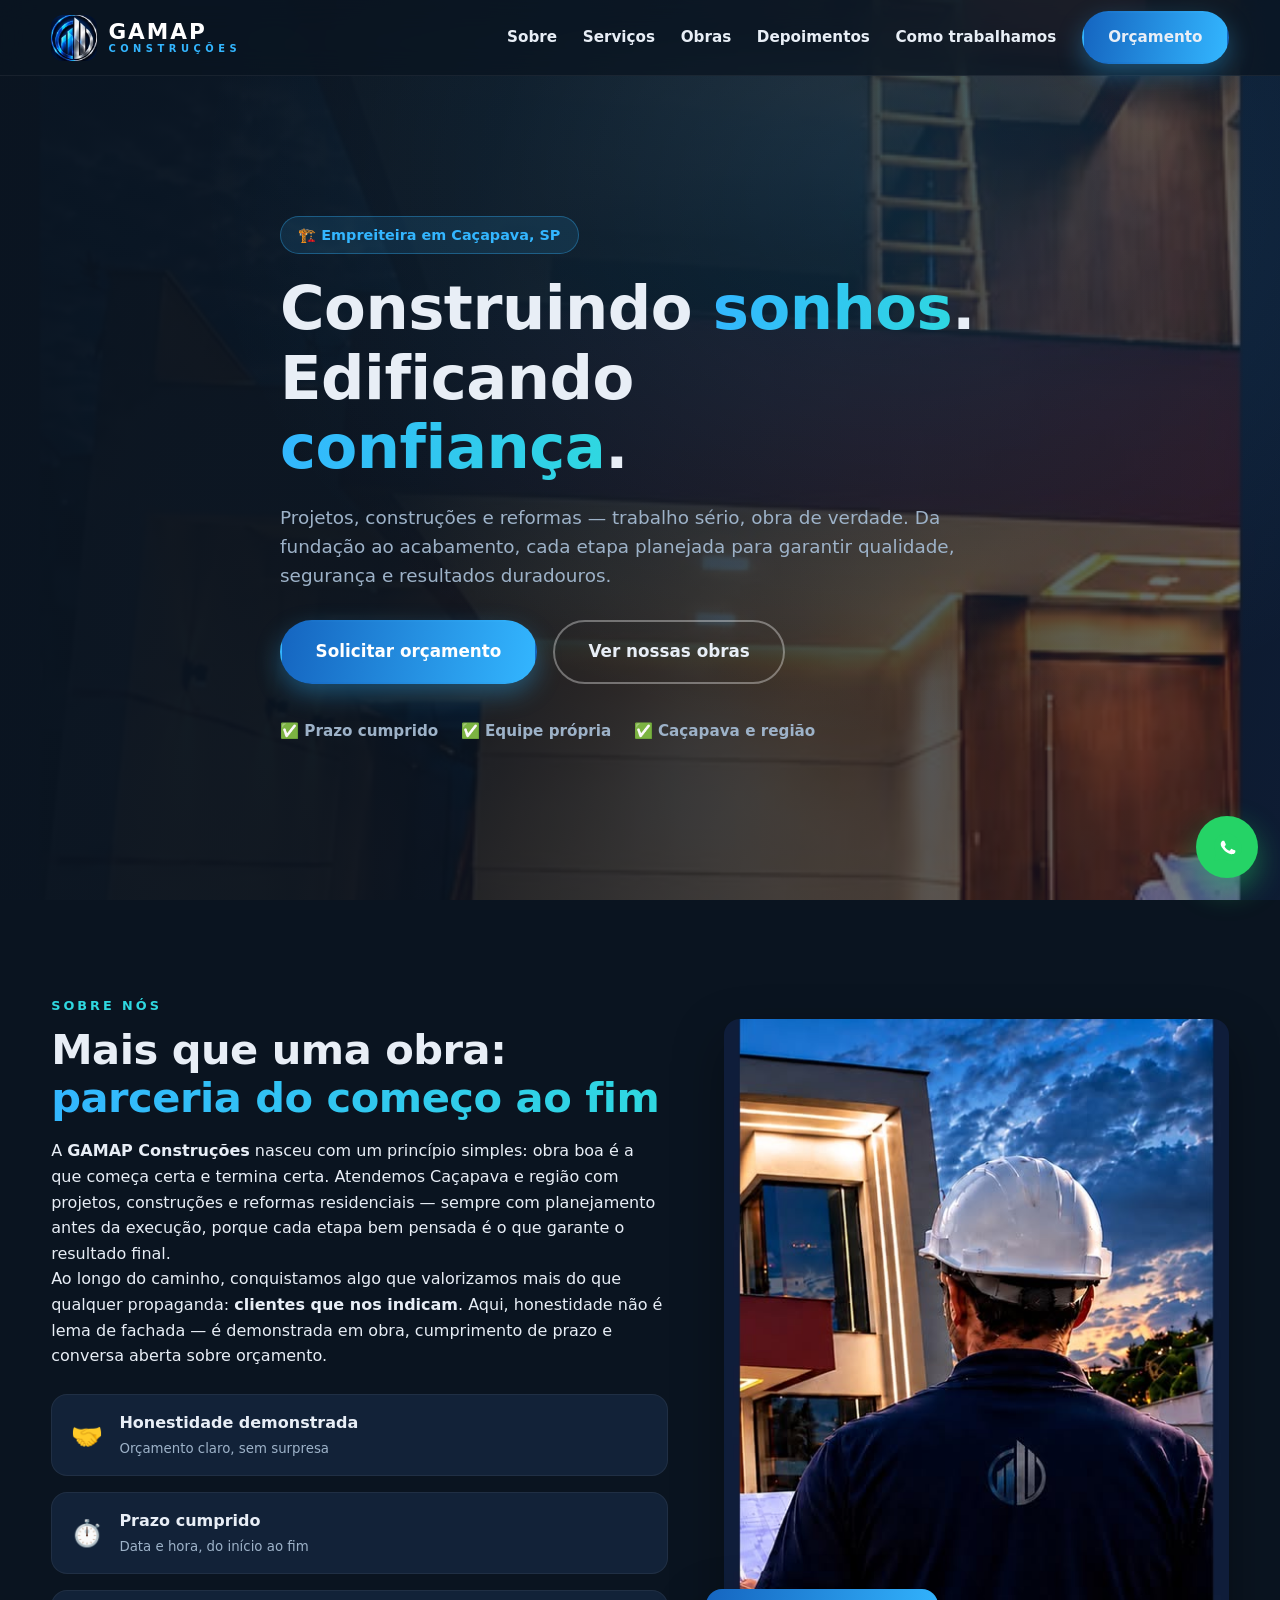
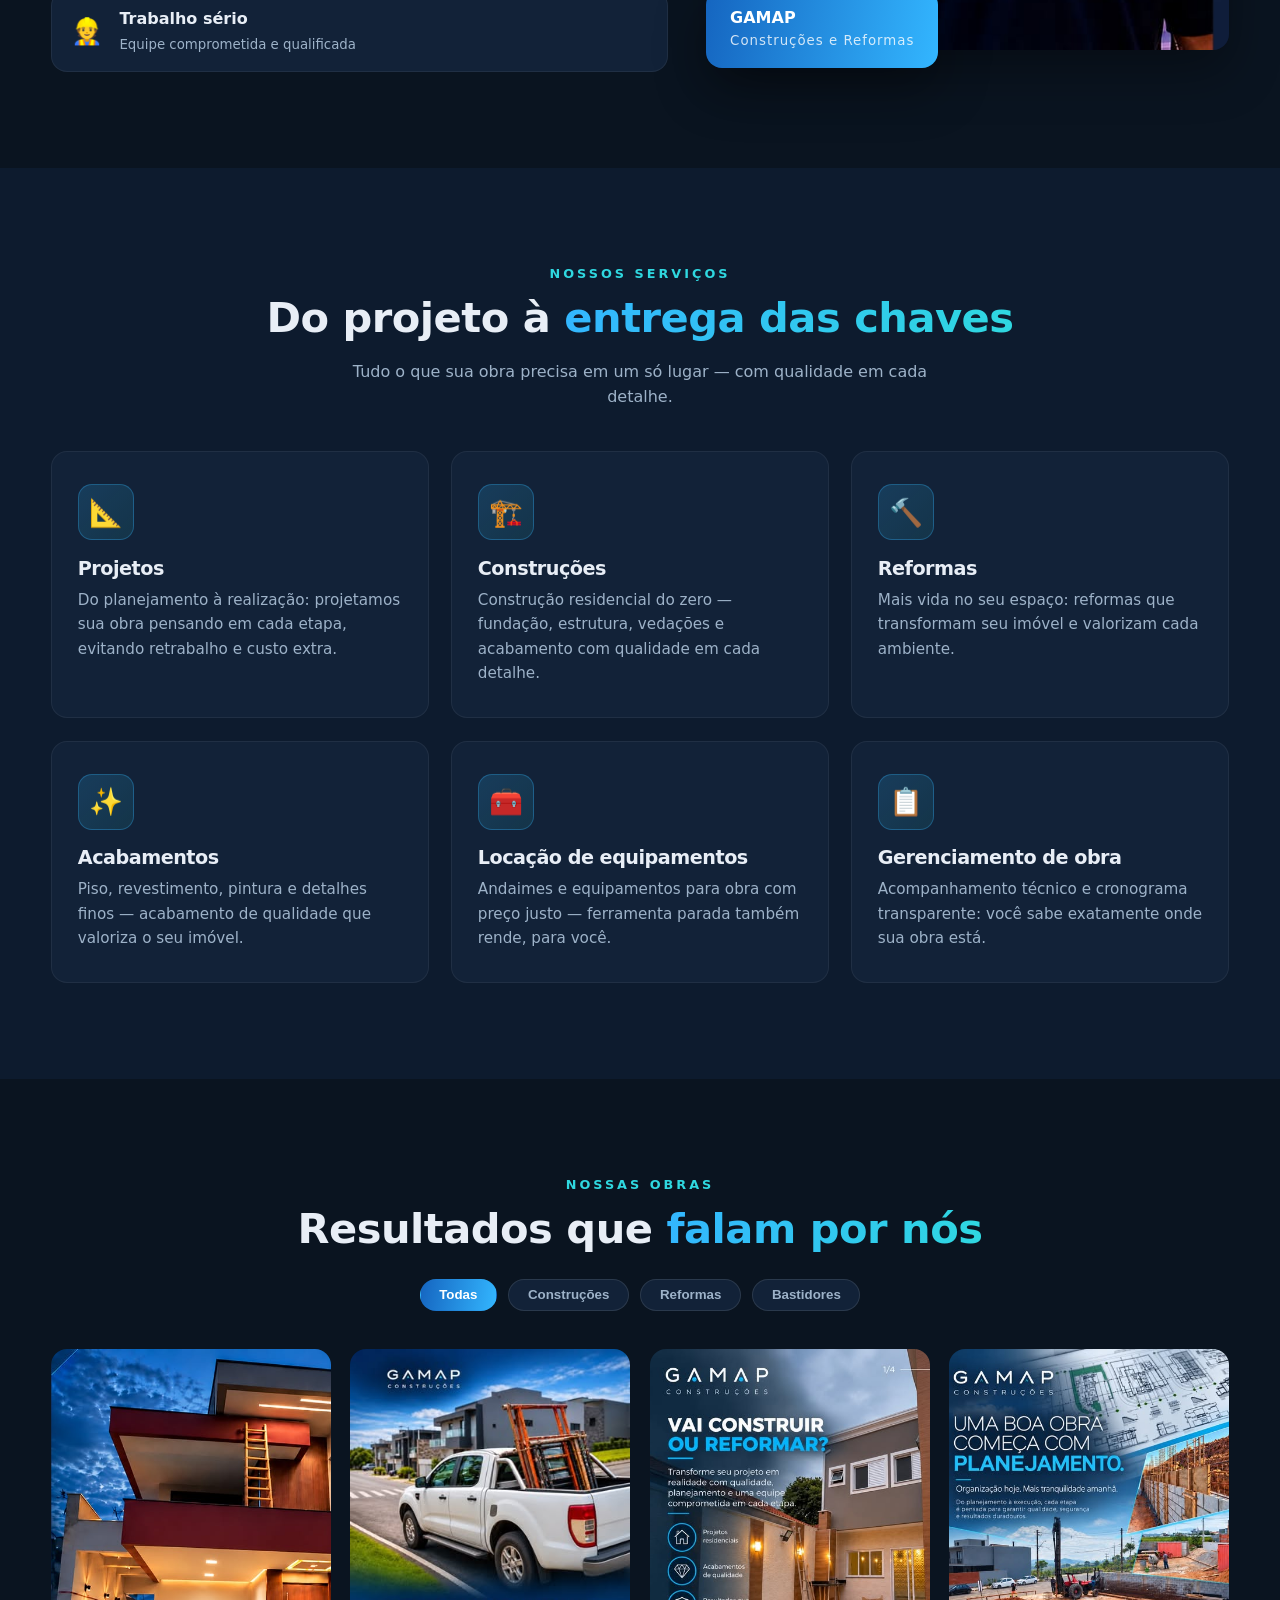
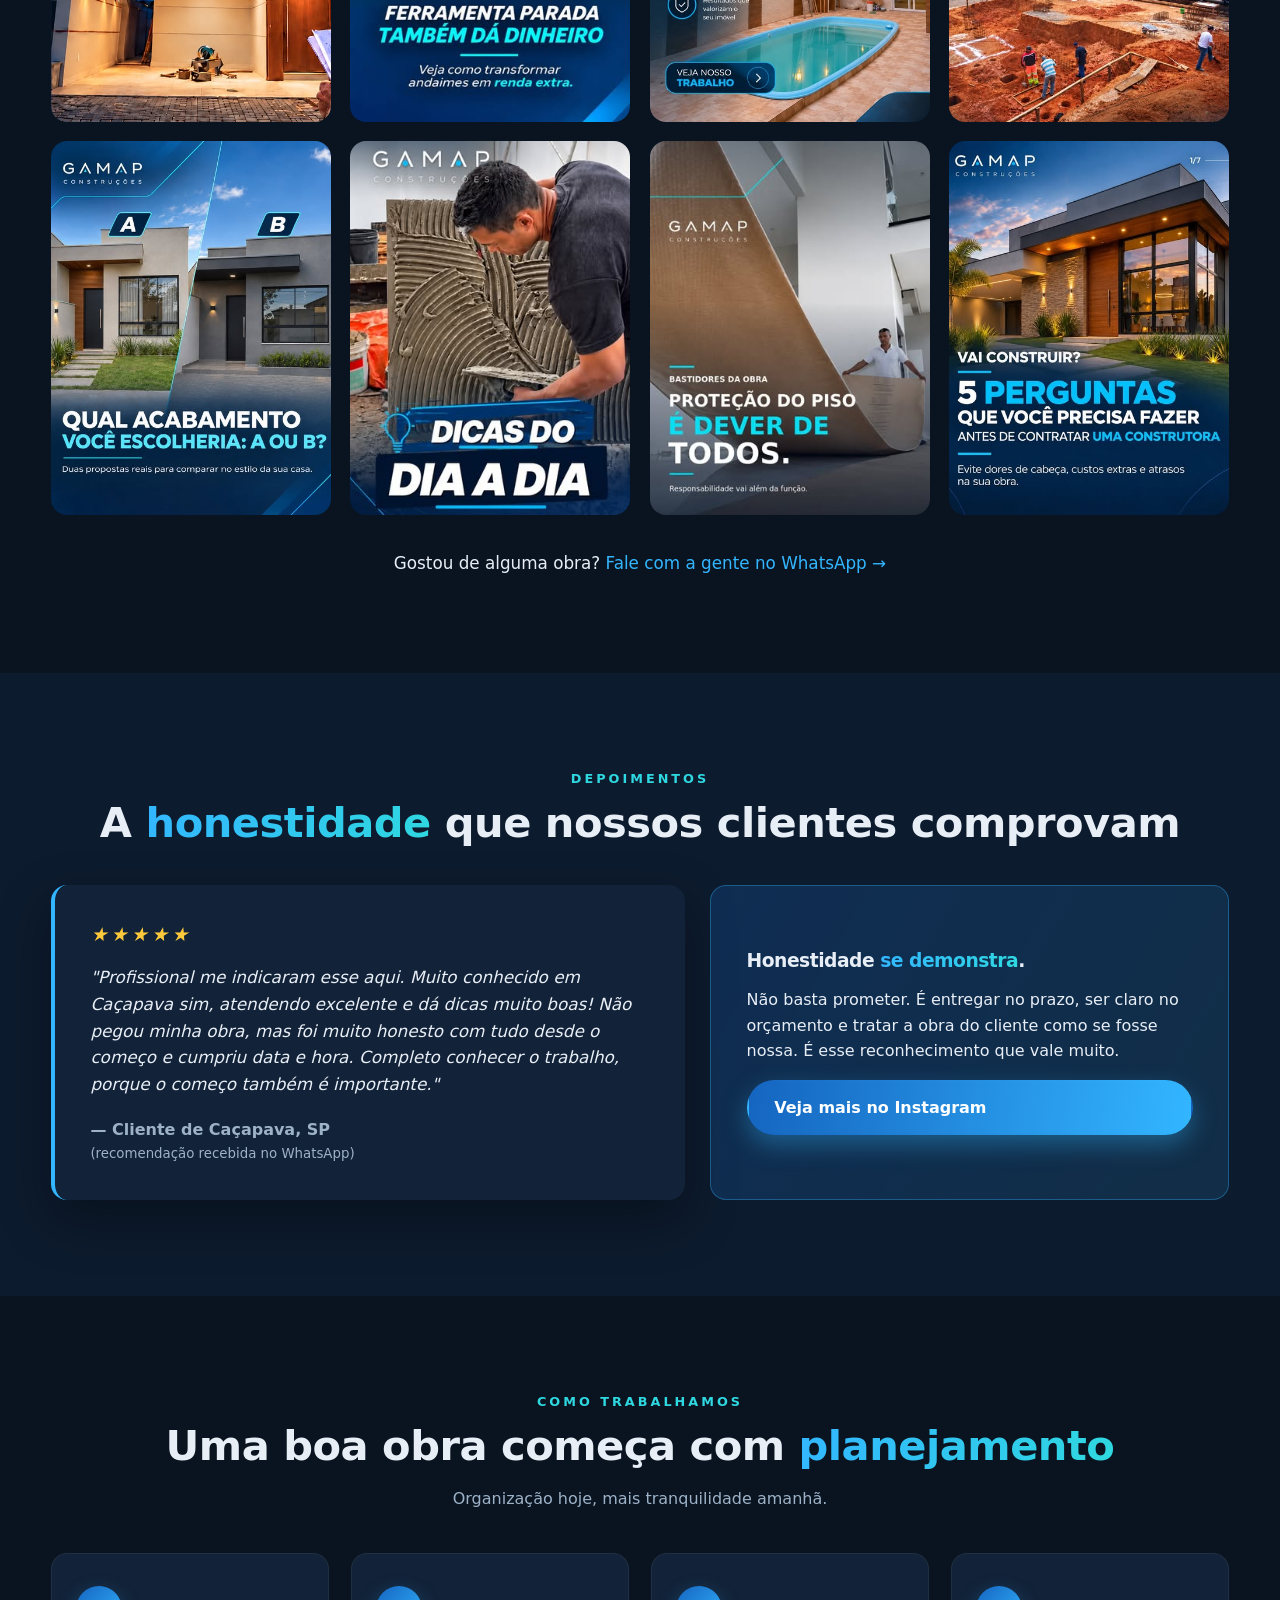
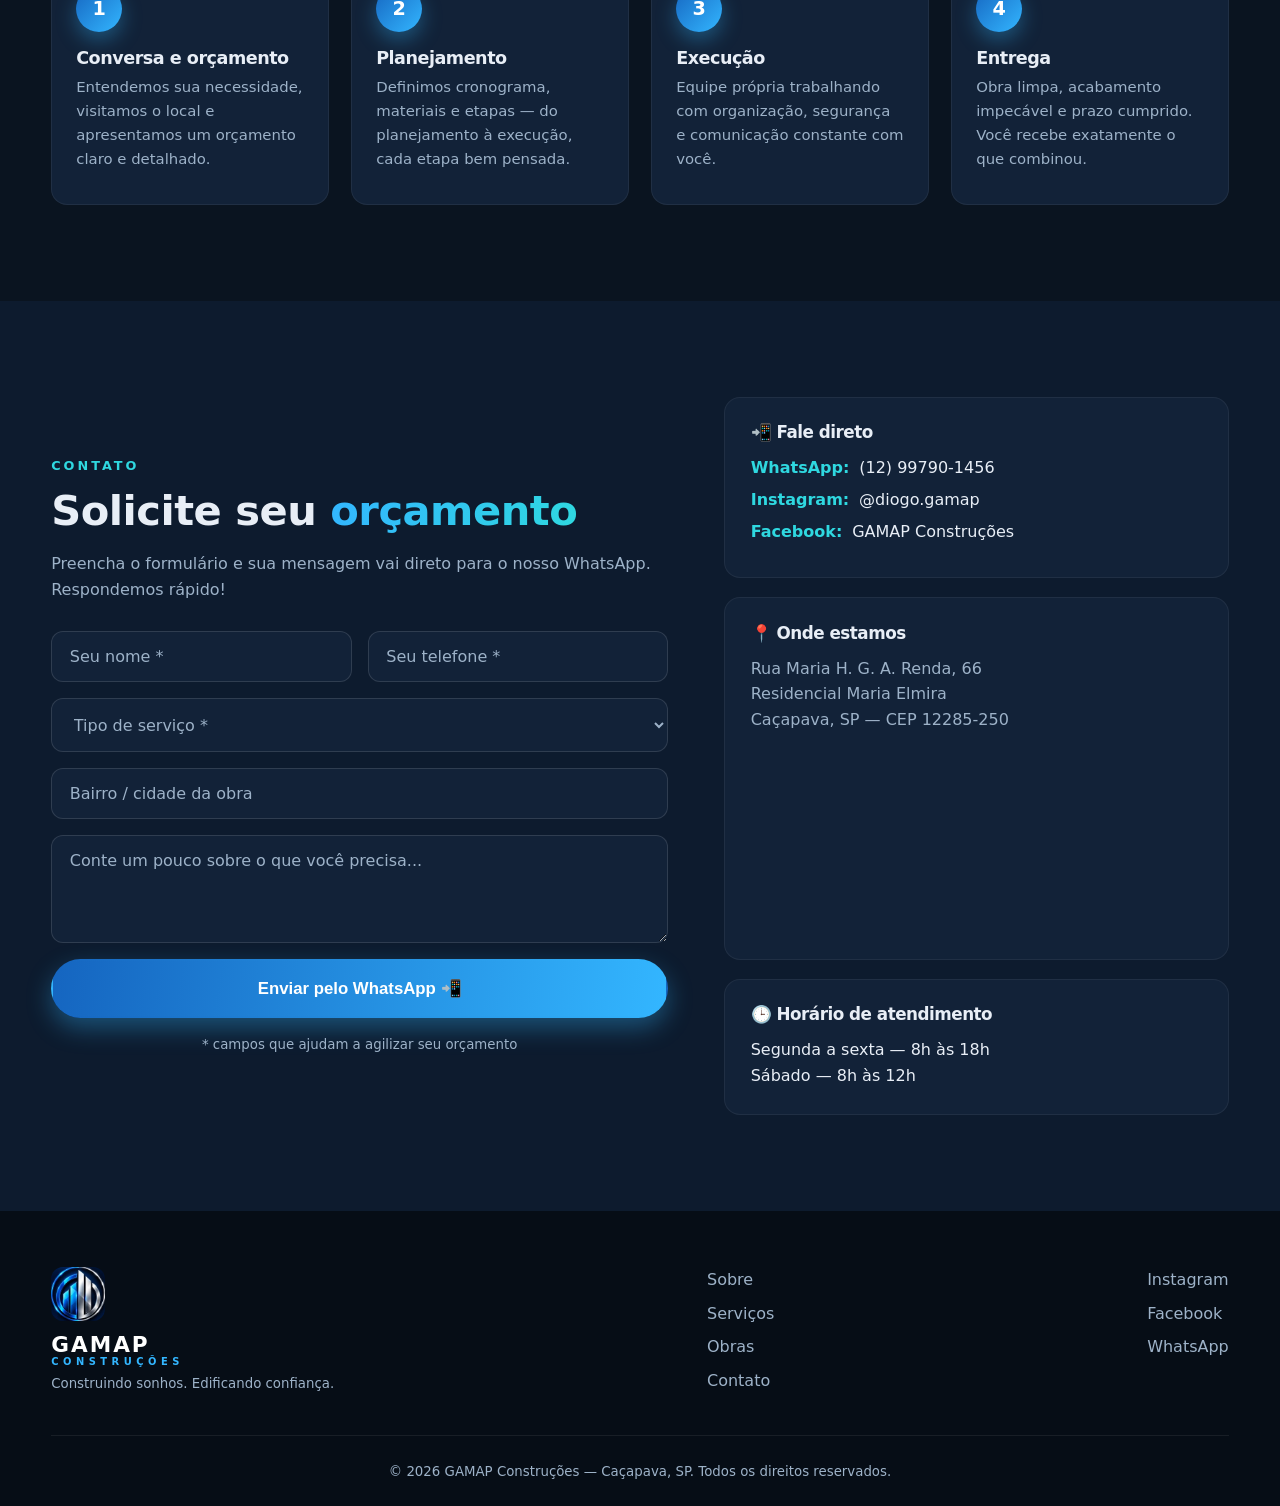
==== index.html @ 5f546542 "Site inicial GAMAP Construções" ====
<!DOCTYPE html>
<html lang="pt-BR">
<head>
  <meta charset="UTF-8">
  <meta name="viewport" content="width=device-width, initial-scale=1.0">
  <title>GAMAP Construções | Empreiteira em Caçapava, SP — Projetos, Construções e Reformas</title>
  <meta name="description" content="GAMAP Construções: empreiteira em Caçapava, SP. Projetos, construções e reformas residenciais com qualidade, honestidade e prazo cumprido. Solicite seu orçamento pelo WhatsApp (12) 99790-1456.">
  <meta name="keywords" content="empreiteira Caçapava, construção Caçapava SP, reforma residencial Caçapava, GAMAP Construções, obra Caçapava">
  <meta name="robots" content="index, follow">
  <link rel="canonical" href="https://www.gamapconstrucoes.com.br/">

  <!-- Open Graph -->
  <meta property="og:type" content="website">
  <meta property="og:title" content="GAMAP Construções | Construindo sonhos. Edificando confiança.">
  <meta property="og:description" content="Empreiteira em Caçapava, SP. Projetos, construções e reformas com trabalho sério e obra de verdade.">
  <meta property="og:locale" content="pt_BR">
  <meta property="og:url" content="https://www.gamapconstrucoes.com.br/">

  <link rel="icon" type="image/jpeg" href="assets/obras/logo.jpg">
  <link rel="stylesheet" href="css/style.css">
  <script type="application/ld+json">
  {
    "@context": "https://schema.org",
    "@type": "GeneralContractor",
    "name": "GAMAP Construções",
    "image": "assets/obras/logo.jpg",
    "telephone": "+5512997901456",
    "address": {
      "@type": "PostalAddress",
      "streetAddress": "Rua Maria H. G. A. Renda, 66 — Residencial Maria Elmira",
      "addressLocality": "Caçapava",
      "addressRegion": "SP",
      "postalCode": "12285-250",
      "addressCountry": "BR"
    },
    "openingHoursSpecification": [
      { "@type": "OpeningHoursSpecification", "dayOfWeek": ["Monday","Tuesday","Wednesday","Thursday","Friday"], "opens": "08:00", "closes": "18:00" },
      { "@type": "OpeningHoursSpecification", "dayOfWeek": "Saturday", "opens": "08:00", "closes": "12:00" }
    ],
    "areaServed": "Caçapava e região — Vale do Paraíba, SP",
    "sameAs": [
      "https://www.instagram.com/diogo.gamap/",
      "https://www.facebook.com/gamapconstrular/"
    ],
    "slogan": "Construindo sonhos. Edificando confiança."
  }
  </script>
</head>
<body>

  <!-- Botão WhatsApp flutuante -->
  <a class="wa-float" href="https://wa.me/5512997901456?text=Ol%C3%A1!%20Vi%20o%20site%20da%20GAMAP%20Constru%C3%A7%C3%B5es%20e%20gostaria%20de%20solicitar%20um%20or%C3%A7amento." target="_blank" rel="noopener" aria-label="Falar no WhatsApp">
    <svg viewBox="0 0 32 32" fill="none" xmlns="http://www.w3.org/2000/svg"><path d="M16 3C9.4 3 4 8.3 4 14.9c0 2.1.6 4.1 1.6 5.9L4 29l8.4-1.6c1.7.9 3.6 1.4 5.6 1.4 6.6 0 12-5.3 12-11.9S22.6 3 16 3z" fill="#25D366"/><path d="M22.8 18.9c-.3-.2-2-1-2.3-1.1-.3-.1-.5-.2-.8.2s-.9 1.1-1.1 1.3c-.2.2-.4.3-.7.1-.3-.2-1.3-.5-2.4-1.5-.9-.8-1.5-1.8-1.7-2.1-.2-.3 0-.5.1-.6.2-.2.4-.5.6-.7.1-.2.2-.3.3-.5.1-.2 0-.4 0-.6 0-.2-.8-1.9-1.1-2.6-.3-.7-.6-.6-.8-.6h-.7c-.2 0-.6.1-.9.4-.3.3-1.2 1.1-1.2 2.7s1.2 3.2 1.4 3.4c.2.2 2.4 3.7 5.8 5.2.8.4 1.5.6 2 .7.8.3 1.5.2 2.1.1.6-.1 2-.8 2.3-1.6.3-.8.3-1.5.2-1.6 0-.2-.3-.3-.5-.4z" fill="#fff"/></svg>
  </a>

  <!-- Navegação -->
  <header class="nav" id="topo">
    <div class="container nav-inner">
      <a href="#topo" class="brand">
        <img src="assets/obras/logo.jpg" alt="Logo GAMAP Construções" class="brand-logo">
        <span class="wordmark">GAMAP<em>CONSTRUÇÕES</em></span>
      </a>
      <nav class="menu" id="menu">
        <a href="#sobre">Sobre</a>
        <a href="#servicos">Serviços</a>
        <a href="#portfolio">Obras</a>
        <a href="#depoimentos">Depoimentos</a>
        <a href="#processo">Como trabalhamos</a>
        <a href="#contato" class="btn btn-primary">Orçamento</a>
      </nav>
      <button class="hamburger" id="hamburger" aria-label="Abrir menu"><span></span><span></span><span></span></button>
    </div>
  </header>

  <!-- HERO -->
  <section class="hero">
    <div class="hero-bg"></div>
    <div class="container hero-content">
      <p class="hero-tag">🏗️ Empreiteira em Caçapava, SP</p>
      <h1>Construindo <span class="grad">sonhos</span>.<br>Edificando <span class="grad">confiança</span>.</h1>
      <p class="hero-sub">Projetos, construções e reformas — trabalho sério, obra de verdade. Da fundação ao acabamento, cada etapa planejada para garantir qualidade, segurança e resultados duradouros.</p>
      <div class="hero-cta">
        <a class="btn btn-primary btn-lg" href="https://wa.me/5512997901456?text=Ol%C3%A1!%20Vi%20o%20site%20da%20GAMAP%20Constru%C3%A7%C3%B5es%20e%20gostaria%20de%20solicitar%20um%20or%C3%A7amento." target="_blank" rel="noopener">Solicitar orçamento</a>
        <a class="btn btn-ghost btn-lg" href="#portfolio">Ver nossas obras</a>
      </div>
      <div class="hero-badges">
        <span>✅ Prazo cumprido</span>
        <span>✅ Equipe própria</span>
        <span>✅ Caçapava e região</span>
      </div>
    </div>
  </section>

  <!-- SOBRE -->
  <section class="section" id="sobre">
    <div class="container grid-2">
      <div class="reveal">
        <p class="kicker">Sobre nós</p>
        <h2>Mais que uma obra: <span class="grad">parceria do começo ao fim</span></h2>
        <p>A <strong>GAMAP Construções</strong> nasceu com um princípio simples: obra boa é a que começa certa e termina certa. Atendemos Caçapava e região com projetos, construções e reformas residenciais — sempre com planejamento antes da execução, porque cada etapa bem pensada é o que garante o resultado final.</p>
        <p>Ao longo do caminho, conquistamos algo que valorizamos mais do que qualquer propaganda: <strong>clientes que nos indicam</strong>. Aqui, honestidade não é lema de fachada — é demonstrada em obra, cumprimento de prazo e conversa aberta sobre orçamento.</p>
        <div class="diferenciais">
          <div class="dif"><span class="dif-ico">🤝</span><div><strong>Honestidade demonstrada</strong><small>Orçamento claro, sem surpresa</small></div></div>
          <div class="dif"><span class="dif-ico">⏱️</span><div><strong>Prazo cumprido</strong><small>Data e hora, do início ao fim</small></div></div>
          <div class="dif"><span class="dif-ico">👷</span><div><strong>Trabalho sério</strong><small>Equipe comprometida e qualificada</small></div></div>
        </div>
      </div>
      <div class="reveal sobre-foto">
        <img src="assets/obras/obra03.jpg" alt="Responsável técnico da GAMAP Construções em obra com capacete" loading="lazy">
        <div class="sobre-foto-badge">
          <strong>GAMAP</strong><small>Construções e Reformas</small>
        </div>
      </div>
    </div>
  </section>

  <!-- SERVIÇOS -->
  <section class="section section-alt" id="servicos">
    <div class="container">
      <div class="center reveal">
        <p class="kicker">Nossos serviços</p>
        <h2>Do projeto à <span class="grad">entrega das chaves</span></h2>
        <p class="section-sub">Tudo o que sua obra precisa em um só lugar — com qualidade em cada detalhe.</p>
      </div>
      <div class="cards">
        <article class="card reveal">
          <div class="card-ico">📐</div>
          <h3>Projetos</h3>
          <p>Do planejamento à realização: projetamos sua obra pensando em cada etapa, evitando retrabalho e custo extra.</p>
        </article>
        <article class="card reveal">
          <div class="card-ico">🏗️</div>
          <h3>Construções</h3>
          <p>Construção residencial do zero — fundação, estrutura, vedações e acabamento com qualidade em cada detalhe.</p>
        </article>
        <article class="card reveal">
          <div class="card-ico">🔨</div>
          <h3>Reformas</h3>
          <p>Mais vida no seu espaço: reformas que transformam seu imóvel e valorizam cada ambiente.</p>
        </article>
        <article class="card reveal">
          <div class="card-ico">✨</div>
          <h3>Acabamentos</h3>
          <p>Piso, revestimento, pintura e detalhes finos — acabamento de qualidade que valoriza o seu imóvel.</p>
        </article>
        <article class="card reveal">
          <div class="card-ico">🧰</div>
          <h3>Locação de equipamentos</h3>
          <p>Andaimes e equipamentos para obra com preço justo — ferramenta parada também rende, para você.</p>
        </article>
        <article class="card reveal">
          <div class="card-ico">📋</div>
          <h3>Gerenciamento de obra</h3>
          <p>Acompanhamento técnico e cronograma transparente: você sabe exatamente onde sua obra está.</p>
        </article>
      </div>
    </div>
  </section>

  <!-- PORTFÓLIO -->
  <section class="section" id="portfolio">
    <div class="container">
      <div class="center reveal">
        <p class="kicker">Nossas obras</p>
        <h2>Resultados que <span class="grad">falam por nós</span></h2>
        <div class="filtros" role="tablist">
          <button class="filtro ativo" data-filtro="todas">Todas</button>
          <button class="filtro" data-filtro="construcoes">Construções</button>
          <button class="filtro" data-filtro="reformas">Reformas</button>
          <button class="filtro" data-filtro="bastidores">Bastidores</button>
        </div>
      </div>
      <div class="portfolio-grid" id="portfolioGrid">
        <figure class="obra reveal" data-cat="construcoes">
          <img src="assets/obras/obra02.jpg" alt="Fachada residencial moderna em construção ao entardecer" loading="lazy">
          <figcaption><strong>Residência moderna</strong><span>Construções · Caçapava, SP</span></figcaption>
        </figure>
        <figure class="obra reveal" data-cat="reformas">
          <img src="assets/obras/obra07.jpg" alt="Cozinha com acabamento sofisticado em preto e madeira" loading="lazy">
          <figcaption><strong>Cozinha planejada</strong><span>Acabamento · Reforma</span></figcaption>
        </figure>
        <figure class="obra reveal" data-cat="reformas">
          <img src="assets/obras/obra11.jpg" alt="Área externa com piscina e churrasqueira reformadas" loading="lazy">
          <figcaption><strong>Área de lazer</strong><span>Reforma · Piscina e churrasqueira</span></figcaption>
        </figure>
        <figure class="obra reveal" data-cat="construcoes">
          <img src="assets/obras/obra12.jpg" alt="Movimentação de terra e fundação de obra em Caçapava" loading="lazy">
          <figcaption><strong>Fundação em andamento</strong><span>Construções · Começo certo</span></figcaption>
        </figure>
        <figure class="obra reveal" data-cat="construcoes">
          <img src="assets/obras/obra06.jpg" alt="Duas propostas de acabamento de fachada comparadas" loading="lazy">
          <figcaption><strong>Fachadas sob medida</strong><span>Construções · Acabamento A e B</span></figcaption>
        </figure>
        <figure class="obra reveal" data-cat="bastidores">
          <img src="assets/obras/obra09.jpg" alt="Profissional assentando piso com argamassa" loading="lazy">
          <figcaption><strong>Assentamento de piso</strong><span>Bastidores · Execução caprichosa</span></figcaption>
        </figure>
        <figure class="obra reveal" data-cat="bastidores">
          <img src="assets/obras/obra04.jpg" alt="Proteção de piso com papelão durante acabamento" loading="lazy">
          <figcaption><strong>Proteção do piso</strong><span>Bastidores · Responsabilidade além da função</span></figcaption>
        </figure>
        <figure class="obra reveal" data-cat="construcoes">
          <img src="assets/obras/obra08.jpg" alt="Casas modernas com iluminação ao anoitecer" loading="lazy">
          <figcaption><strong>Obra entregue</strong><span>Construções · Residência térrea</span></figcaption>
        </figure>
      </div>
      <p class="center portfolio-cta reveal">Gostou de alguma obra? <a href="https://wa.me/5512997901456?text=Ol%C3%A1!%20Vi%20as%20obras%20no%20site%20da%20GAMAP%20e%20quero%20falar%20sobre%20um%20projeto%20parecido." target="_blank" rel="noopener">Fale com a gente no WhatsApp →</a></p>
    </div>
  </section>

  <!-- DEPOIMENTOS -->
  <section class="section section-alt" id="depoimentos">
    <div class="container">
      <div class="center reveal">
        <p class="kicker">Depoimentos</p>
        <h2>A <span class="grad">honestidade</span> que nossos clientes comprovam</h2>
      </div>
      <div class="depo-grid">
        <blockquote class="depo reveal">
          <div class="depo-stars">★★★★★</div>
          <p>"Profissional me indicaram esse aqui. Muito conhecido em Caçapava sim, atendendo excelente e dá dicas muito boas! Não pegou minha obra, mas foi muito honesto com tudo desde o começo e cumpriu data e hora. Completo conhecer o trabalho, porque o começo também é importante."</p>
          <footer>— Cliente de Caçapava, SP <small>(recomendação recebida no WhatsApp)</small></footer>
        </blockquote>
        <div class="depo-destaque reveal">
          <h3>Honestidade <span class="grad">se demonstra</span>.</h3>
          <p>Não basta prometer. É entregar no prazo, ser claro no orçamento e tratar a obra do cliente como se fosse nossa. É esse reconhecimento que vale muito.</p>
          <a class="btn btn-primary" href="https://www.instagram.com/diogo.gamap/" target="_blank" rel="noopener">Veja mais no Instagram</a>
        </div>
      </div>
    </div>
  </section>

  <!-- PROCESSO -->
  <section class="section" id="processo">
    <div class="container">
      <div class="center reveal">
        <p class="kicker">Como trabalhamos</p>
        <h2>Uma boa obra começa com <span class="grad">planejamento</span></h2>
        <p class="section-sub">Organização hoje, mais tranquilidade amanhã.</p>
      </div>
      <div class="etapas">
        <div class="etapa reveal"><span class="etapa-num">1</span><h3>Conversa e orçamento</h3><p>Entendemos sua necessidade, visitamos o local e apresentamos um orçamento claro e detalhado.</p></div>
        <div class="etapa reveal"><span class="etapa-num">2</span><h3>Planejamento</h3><p>Definimos cronograma, materiais e etapas — do planejamento à execução, cada etapa bem pensada.</p></div>
        <div class="etapa reveal"><span class="etapa-num">3</span><h3>Execução</h3><p>Equipe própria trabalhando com organização, segurança e comunicação constante com você.</p></div>
        <div class="etapa reveal"><span class="etapa-num">4</span><h3>Entrega</h3><p>Obra limpa, acabamento impecável e prazo cumprido. Você recebe exatamente o que combinou.</p></div>
      </div>
    </div>
  </section>

  <!-- CONTATO -->
  <section class="section section-alt" id="contato">
    <div class="container grid-2">
      <div class="reveal">
        <p class="kicker">Contato</p>
        <h2>Solicite seu <span class="grad">orçamento</span></h2>
        <p class="section-sub">Preencha o formulário e sua mensagem vai direto para o nosso WhatsApp. Respondemos rápido!</p>
        <form class="form" id="formOrcamento">
          <div class="form-row">
            <input type="text" id="fNome" placeholder="Seu nome *" required>
            <input type="tel" id="fTel" placeholder="Seu telefone *">
          </div>
          <select id="fTipo" required>
            <option value="" disabled selected>Tipo de serviço *</option>
            <option>Construção do zero</option>
            <option>Reforma</option>
            <option>Acabamento</option>
            <option>Projeto</option>
            <option>Locação de equipamentos</option>
            <option>Outro / não sei ainda</option>
          </select>
          <input type="text" id="fLocal" placeholder="Bairro / cidade da obra">
          <textarea id="fMsg" rows="4" placeholder="Conte um pouco sobre o que você precisa..."></textarea>
          <button type="submit" class="btn btn-primary btn-lg btn-block">Enviar pelo WhatsApp 📲</button>
          <small class="form-note">* campos que ajudam a agilizar seu orçamento</small>
        </form>
      </div>
      <div class="reveal contato-info">
        <div class="info-card">
          <h3>📲 Fale direto</h3>
          <a href="https://wa.me/5512997901456" target="_blank" rel="noopener"><strong>WhatsApp:</strong> (12) 99790-1456</a>
          <a href="https://www.instagram.com/diogo.gamap/" target="_blank" rel="noopener"><strong>Instagram:</strong> @diogo.gamap</a>
          <a href="https://www.facebook.com/gamapconstrular/" target="_blank" rel="noopener"><strong>Facebook:</strong> GAMAP Construções</a>
        </div>
        <div class="info-card">
          <h3>📍 Onde estamos</h3>
          <address>Rua Maria H. G. A. Renda, 66<br>Residencial Maria Elmira<br>Caçapava, SP — CEP 12285-250</address>
          <iframe title="Localização GAMAP Construções" src="https://www.google.com/maps?q=Rua%20Maria%20H.%20G.%20A.%20Renda%2066%2C%20Ca%C3%A7apava%2C%20SP&output=embed" loading="lazy" allowfullscreen></iframe>
        </div>
        <div class="info-card">
          <h3>🕒 Horário de atendimento</h3>
          <p>Segunda a sexta — 8h às 18h<br>Sábado — 8h às 12h</p>
        </div>
      </div>
    </div>
  </section>

  <!-- FOOTER -->
  <footer class="footer">
    <div class="container footer-inner">
      <div class="footer-brand">
        <img src="assets/obras/logo.jpg" alt="Logo GAMAP" class="footer-logo">
        <span class="wordmark wordmark-footer">GAMAP<em>CONSTRUÇÕES</em></span>
        <small>Construindo sonhos. Edificando confiança.</small>
      </div>
      <nav class="footer-links">
        <a href="#sobre">Sobre</a>
        <a href="#servicos">Serviços</a>
        <a href="#portfolio">Obras</a>
        <a href="#contato">Contato</a>
      </nav>
      <div class="footer-sociais">
        <a href="https://www.instagram.com/diogo.gamap/" target="_blank" rel="noopener">Instagram</a>
        <a href="https://www.facebook.com/gamapconstrular/" target="_blank" rel="noopener">Facebook</a>
        <a href="https://wa.me/5512997901456" target="_blank" rel="noopener">WhatsApp</a>
      </div>
    </div>
    <div class="container footer-copy">
      <small>© <span id="ano"></span> GAMAP Construções — Caçapava, SP. Todos os direitos reservados.</small>
    </div>
  </footer>

  <script src="js/main.js"></script>
</body>
</html>
---- css/style.css ----
/* ============ GAMAP CONSTRUÇÕES ============ */
:root {
  --navy: #0a1420;
  --navy-2: #0d1b2e;
  --panel: #122238;
  --blue: #33b6ff;
  --blue-deep: #1565c0;
  --cyan: #2fd8e0;
  --text: #e8eef6;
  --muted: #9db2c8;
  --radius: 16px;
  --shadow: 0 20px 50px rgba(0, 0, 0, .35);
}

* { margin: 0; padding: 0; box-sizing: border-box; }
html { scroll-behavior: smooth; }
body {
  font-family: 'Segoe UI', system-ui, -apple-system, sans-serif;
  background: var(--navy);
  color: var(--text);
  line-height: 1.6;
  overflow-x: hidden;
}
img { max-width: 100%; display: block; }
a { color: var(--blue); text-decoration: none; }
.container { width: min(1180px, 92%); margin: 0 auto; }
.center { text-align: center; }

h1, h2, h3 { line-height: 1.15; letter-spacing: -.5px; }
h1 { font-size: clamp(2.2rem, 5.5vw, 3.8rem); font-weight: 900; }
h2 { font-size: clamp(1.7rem, 3.6vw, 2.6rem); font-weight: 800; margin-bottom: .4em; }
.grad {
  background: linear-gradient(100deg, var(--blue), var(--cyan));
  -webkit-background-clip: text; background-clip: text;
  -webkit-text-fill-color: transparent; color: transparent;
}

/* ---------- Botões ---------- */
.btn {
  display: inline-block; padding: .8em 1.6em; border-radius: 999px;
  font-weight: 700; border: 2px solid transparent; cursor: pointer;
  transition: transform .2s, box-shadow .2s, background .2s; font-size: 1rem;
}
.btn:hover { transform: translateY(-2px); }
.btn-primary {
  background: linear-gradient(100deg, var(--blue-deep), var(--blue));
  color: #fff; box-shadow: 0 10px 25px rgba(51, 182, 255, .35);
}
.btn-primary:hover { box-shadow: 0 14px 30px rgba(51, 182, 255, .5); }
.btn-ghost { border-color: rgba(255,255,255,.35); color: var(--text); }
.btn-ghost:hover { border-color: var(--blue); color: var(--blue); }
.btn-lg { padding: 1em 2em; font-size: 1.05rem; }
.btn-block { width: 100%; text-align: center; }

/* ---------- Navegação ---------- */
.nav {
  position: fixed; top: 0; left: 0; right: 0; z-index: 100;
  background: rgba(10, 20, 32, .75); backdrop-filter: blur(14px);
  border-bottom: 1px solid rgba(255,255,255,.06);
  transition: background .3s;
}
.nav-inner { display: flex; align-items: center; justify-content: space-between; padding: .7rem 0; }
.brand { display: flex; align-items: center; gap: .7rem; }
.brand-logo { width: 46px; height: 46px; border-radius: 12px; object-fit: cover; }
.wordmark { font-weight: 900; font-size: 1.35rem; letter-spacing: 2px; color: #fff; display: flex; flex-direction: column; line-height: 1.05; }
.wordmark em { font-style: normal; font-weight: 600; font-size: .62rem; letter-spacing: 4.5px; color: var(--blue); }
.menu { display: flex; align-items: center; gap: 1.6rem; }
.menu a { color: var(--text); font-weight: 600; font-size: .95rem; position: relative; }
.menu a:not(.btn)::after {
  content: ''; position: absolute; left: 0; bottom: -6px; width: 0; height: 2px;
  background: var(--blue); transition: width .25s;
}
.menu a:not(.btn):hover::after { width: 100%; }
.hamburger { display: none; background: none; border: 0; cursor: pointer; padding: .4rem; }
.hamburger span { display: block; width: 26px; height: 3px; background: #fff; margin: 5px 0; border-radius: 3px; transition: .3s; }

/* ---------- WhatsApp flutuante ---------- */
.wa-float {
  position: fixed; bottom: 22px; right: 22px; z-index: 90;
  width: 62px; height: 62px; border-radius: 50%;
  background: #25d366; display: grid; place-items: center;
  box-shadow: 0 12px 30px rgba(37, 211, 102, .45);
  transition: transform .2s;
}
.wa-float:hover { transform: scale(1.08); }
.wa-float svg { width: 34px; height: 34px; }

/* ---------- Hero ---------- */
.hero { position: relative; min-height: 100svh; display: flex; align-items: center; padding: 120px 0 60px; }
.hero-bg {
  position: absolute; inset: 0;
  background:
    linear-gradient(105deg, rgba(10,20,32,.97) 35%, rgba(10,20,32,.75) 65%, rgba(13,27,46,.55)),
    url('../assets/obras/obra02.jpg') center/cover no-repeat;
}
.hero-bg::after {
  content: ''; position: absolute; inset: 0;
  background: radial-gradient(ellipse at 70% 20%, rgba(51,182,255,.14), transparent 55%);
}
.hero-content { position: relative; max-width: 720px; }
.hero-tag {
  display: inline-block; padding: .45em 1.2em; border-radius: 999px;
  background: rgba(51,182,255,.12); border: 1px solid rgba(51,182,255,.35);
  color: var(--blue); font-weight: 700; font-size: .9rem; margin-bottom: 1.2rem;
}
.hero-sub { color: var(--muted); font-size: 1.15rem; margin: 1.2rem 0 1.8rem; }
.hero-cta { display: flex; gap: 1rem; flex-wrap: wrap; }
.hero-badges { display: flex; gap: 1.4rem; margin-top: 2.2rem; flex-wrap: wrap; color: var(--muted); font-size: .95rem; font-weight: 600; }

/* ---------- Seções ---------- */
.section { padding: 96px 0; }
.section-alt { background: var(--navy-2); }
.kicker { color: var(--cyan); font-weight: 800; text-transform: uppercase; letter-spacing: 3px; font-size: .8rem; margin-bottom: .6rem; }
.section-sub { color: var(--muted); max-width: 620px; margin-top: .6rem; }
.center .section-sub { margin-inline: auto; }
.grid-2 { display: grid; grid-template-columns: 1.1fr .9fr; gap: 3.5rem; align-items: center; }

/* ---------- Sobre ---------- */
.diferenciais { display: grid; gap: 1rem; margin-top: 1.6rem; }
.dif {
  display: flex; gap: 1rem; align-items: center;
  background: var(--panel); border: 1px solid rgba(255,255,255,.06);
  padding: .9rem 1.2rem; border-radius: var(--radius);
}
.dif-ico { font-size: 1.6rem; }
.dif strong { display: block; }
.dif small { color: var(--muted); }
.sobre-foto { position: relative; }
.sobre-foto img { border-radius: var(--radius); box-shadow: var(--shadow); }
.sobre-foto-badge {
  position: absolute; bottom: -18px; left: -18px;
  background: linear-gradient(100deg, var(--blue-deep), var(--blue));
  padding: 1rem 1.5rem; border-radius: var(--radius); box-shadow: var(--shadow);
  color: #fff; display: flex; flex-direction: column;
}
.sobre-foto-badge small { color: rgba(255,255,255,.8); letter-spacing: 1px; }

/* ---------- Cards / Serviços ---------- */
.cards { display: grid; grid-template-columns: repeat(3, 1fr); gap: 1.4rem; margin-top: 2.6rem; }
.card {
  background: var(--panel); border: 1px solid rgba(255,255,255,.06);
  border-radius: var(--radius); padding: 2rem 1.6rem;
  transition: transform .25s, border-color .25s, box-shadow .25s;
}
.card:hover { transform: translateY(-6px); border-color: rgba(51,182,255,.4); box-shadow: var(--shadow); }
.card-ico {
  width: 56px; height: 56px; border-radius: 14px; display: grid; place-items: center;
  font-size: 1.7rem; margin-bottom: 1.1rem;
  background: linear-gradient(135deg, rgba(51,182,255,.18), rgba(47,216,224,.1));
  border: 1px solid rgba(51,182,255,.3);
}
.card h3 { margin-bottom: .5rem; font-size: 1.2rem; }
.card p { color: var(--muted); font-size: .95rem; }

/* ---------- Portfólio ---------- */
.filtros { display: flex; gap: .7rem; justify-content: center; flex-wrap: wrap; margin-top: 1.6rem; }
.filtro {
  padding: .55em 1.4em; border-radius: 999px; cursor: pointer;
  background: var(--panel); color: var(--muted); border: 1px solid rgba(255,255,255,.1);
  font-weight: 700; transition: .2s;
}
.filtro:hover { color: var(--blue); border-color: rgba(51,182,255,.4); }
.filtro.ativo { background: linear-gradient(100deg, var(--blue-deep), var(--blue)); color: #fff; border-color: transparent; }
.portfolio-grid {
  display: grid; grid-template-columns: repeat(4, 1fr); gap: 1.2rem; margin-top: 2.4rem;
}
.obra {
  position: relative; border-radius: var(--radius); overflow: hidden; cursor: pointer;
  aspect-ratio: 3 / 4; background: var(--panel);
}
.obra img { width: 100%; height: 100%; object-fit: cover; transition: transform .5s; }
.obra:hover img { transform: scale(1.07); }
.obra figcaption {
  position: absolute; inset: auto 0 0 0; padding: 2.2rem 1.1rem 1rem;
  background: linear-gradient(transparent, rgba(5,10,18,.92));
  transform: translateY(30%); opacity: 0; transition: .35s;
}
.obra:hover figcaption, .obra:focus-within figcaption { transform: none; opacity: 1; }
.obra figcaption strong { display: block; font-size: 1.02rem; }
.obra figcaption span { color: var(--cyan); font-size: .82rem; }
.portfolio-cta { margin-top: 2.2rem; font-size: 1.05rem; }

/* ---------- Depoimentos ---------- */
.depo-grid { display: grid; grid-template-columns: 1.1fr .9fr; gap: 1.6rem; margin-top: 2.4rem; align-items: stretch; }
.depo {
  background: var(--panel); border-left: 4px solid var(--blue);
  border-radius: var(--radius); padding: 2.2rem; font-style: italic;
  box-shadow: var(--shadow);
}
.depo p { color: var(--text); font-size: 1.05rem; }
.depo footer { margin-top: 1.2rem; color: var(--muted); font-style: normal; font-weight: 700; }
.depo footer small { display: block; font-weight: 400; }
.depo-stars { color: #ffc93c; font-size: 1.2rem; letter-spacing: 3px; margin-bottom: .8rem; }
.depo-destaque {
  background: linear-gradient(120deg, rgba(21,101,192,.25), rgba(51,182,255,.12));
  border: 1px solid rgba(51,182,255,.35); border-radius: var(--radius);
  padding: 2.2rem; display: flex; flex-direction: column; gap: 1rem; justify-content: center;
}

/* ---------- Processo ---------- */
.etapas { display: grid; grid-template-columns: repeat(4, 1fr); gap: 1.4rem; margin-top: 2.6rem; }
.etapa {
  background: var(--panel); border: 1px solid rgba(255,255,255,.06);
  border-radius: var(--radius); padding: 2rem 1.5rem; position: relative;
  transition: transform .25s;
}
.etapa:hover { transform: translateY(-5px); }
.etapa-num {
  display: inline-grid; place-items: center; width: 46px; height: 46px;
  border-radius: 50%; font-weight: 900; font-size: 1.2rem; color: #fff;
  background: linear-gradient(135deg, var(--blue-deep), var(--blue));
  margin-bottom: 1rem; box-shadow: 0 8px 20px rgba(51,182,255,.35);
}
.etapa h3 { font-size: 1.1rem; margin-bottom: .5rem; }
.etapa p { color: var(--muted); font-size: .93rem; }

/* ---------- Contato ---------- */
.form { display: grid; gap: 1rem; margin-top: 1.8rem; }
.form-row { display: grid; grid-template-columns: 1fr 1fr; gap: 1rem; }
.form input, .form select, .form textarea {
  background: var(--panel); border: 1px solid rgba(255,255,255,.12);
  border-radius: 12px; padding: .95em 1.1em; color: var(--text);
  font-family: inherit; font-size: 1rem; transition: border-color .2s; width: 100%;
}
.form select { color: var(--muted); }
.form input:focus, .form select:focus, .form textarea:focus {
  outline: none; border-color: var(--blue);
}
.form input::placeholder, .form textarea::placeholder { color: var(--muted); }
.form-note { color: var(--muted); text-align: center; }
.contato-info { display: grid; gap: 1.2rem; align-content: start; }
.info-card {
  background: var(--panel); border: 1px solid rgba(255,255,255,.06);
  border-radius: var(--radius); padding: 1.6rem;
}
.info-card h3 { font-size: 1.05rem; margin-bottom: .8rem; }
.info-card a { display: block; margin-bottom: .4rem; color: var(--text); }
.info-card a:hover { color: var(--blue); }
.info-card strong { color: var(--cyan); font-weight: 700; margin-right: .3em; }
.info-card address { font-style: normal; color: var(--muted); }
.info-card iframe { width: 100%; height: 180px; border: 0; border-radius: 12px; margin-top: .8rem; filter: invert(.9) hue-rotate(180deg); }

/* ---------- Footer ---------- */
.footer { background: #060d16; padding: 56px 0 0; }
.footer-inner { display: flex; justify-content: space-between; align-items: flex-start; gap: 2rem; flex-wrap: wrap; padding-bottom: 2.5rem; }
.footer-brand { display: grid; gap: .4rem; justify-items: start; }
.footer-logo { width: 54px; height: 54px; border-radius: 12px; margin-bottom: .4rem; }
.footer-brand small { color: var(--muted); }
.footer-links, .footer-sociais { display: grid; gap: .5rem; }
.footer-links a, .footer-sociais a { color: var(--muted); }
.footer-links a:hover, .footer-sociais a:hover { color: var(--blue); }
.footer-copy { border-top: 1px solid rgba(255,255,255,.07); padding: 1.4rem 0; text-align: center; color: var(--muted); }

/* ---------- Animações ---------- */
.reveal { opacity: 0; transform: translateY(28px); transition: opacity .7s ease, transform .7s ease; }
.reveal.visivel { opacity: 1; transform: none; }

/* ---------- Responsivo ---------- */
@media (max-width: 1000px) {
  .cards, .etapas { grid-template-columns: repeat(2, 1fr); }
  .portfolio-grid { grid-template-columns: repeat(2, 1fr); }
  .grid-2, .depo-grid { grid-template-columns: 1fr; gap: 2.5rem; }
}
@media (max-width: 700px) {
  .menu {
    position: fixed; inset: 0 0 auto 0; top: 0; padding-top: 90px;
    background: rgba(8, 15, 25, .97); backdrop-filter: blur(16px);
    flex-direction: column; align-items: flex-start; gap: 1.2rem;
    height: 100vh; transform: translateX(100%); transition: transform .35s ease;
  }
  .menu.aberto { transform: none; }
  .hamburger { display: block; z-index: 110; }
  .hamburger.ativo span:nth-child(1) { transform: translateY(8px) rotate(45deg); }
  .hamburger.ativo span:nth-child(2) { opacity: 0; }
  .hamburger.ativo span:nth-child(3) { transform: translateY(-8px) rotate(-45deg); }
  .cards, .etapas, .portfolio-grid, .form-row { grid-template-columns: 1fr; }
  .hero { padding-top: 100px; }
  .section { padding: 72px 0; }
  .wa-float { width: 54px; height: 54px; }
  .sobre-foto-badge { left: 12px; }
}
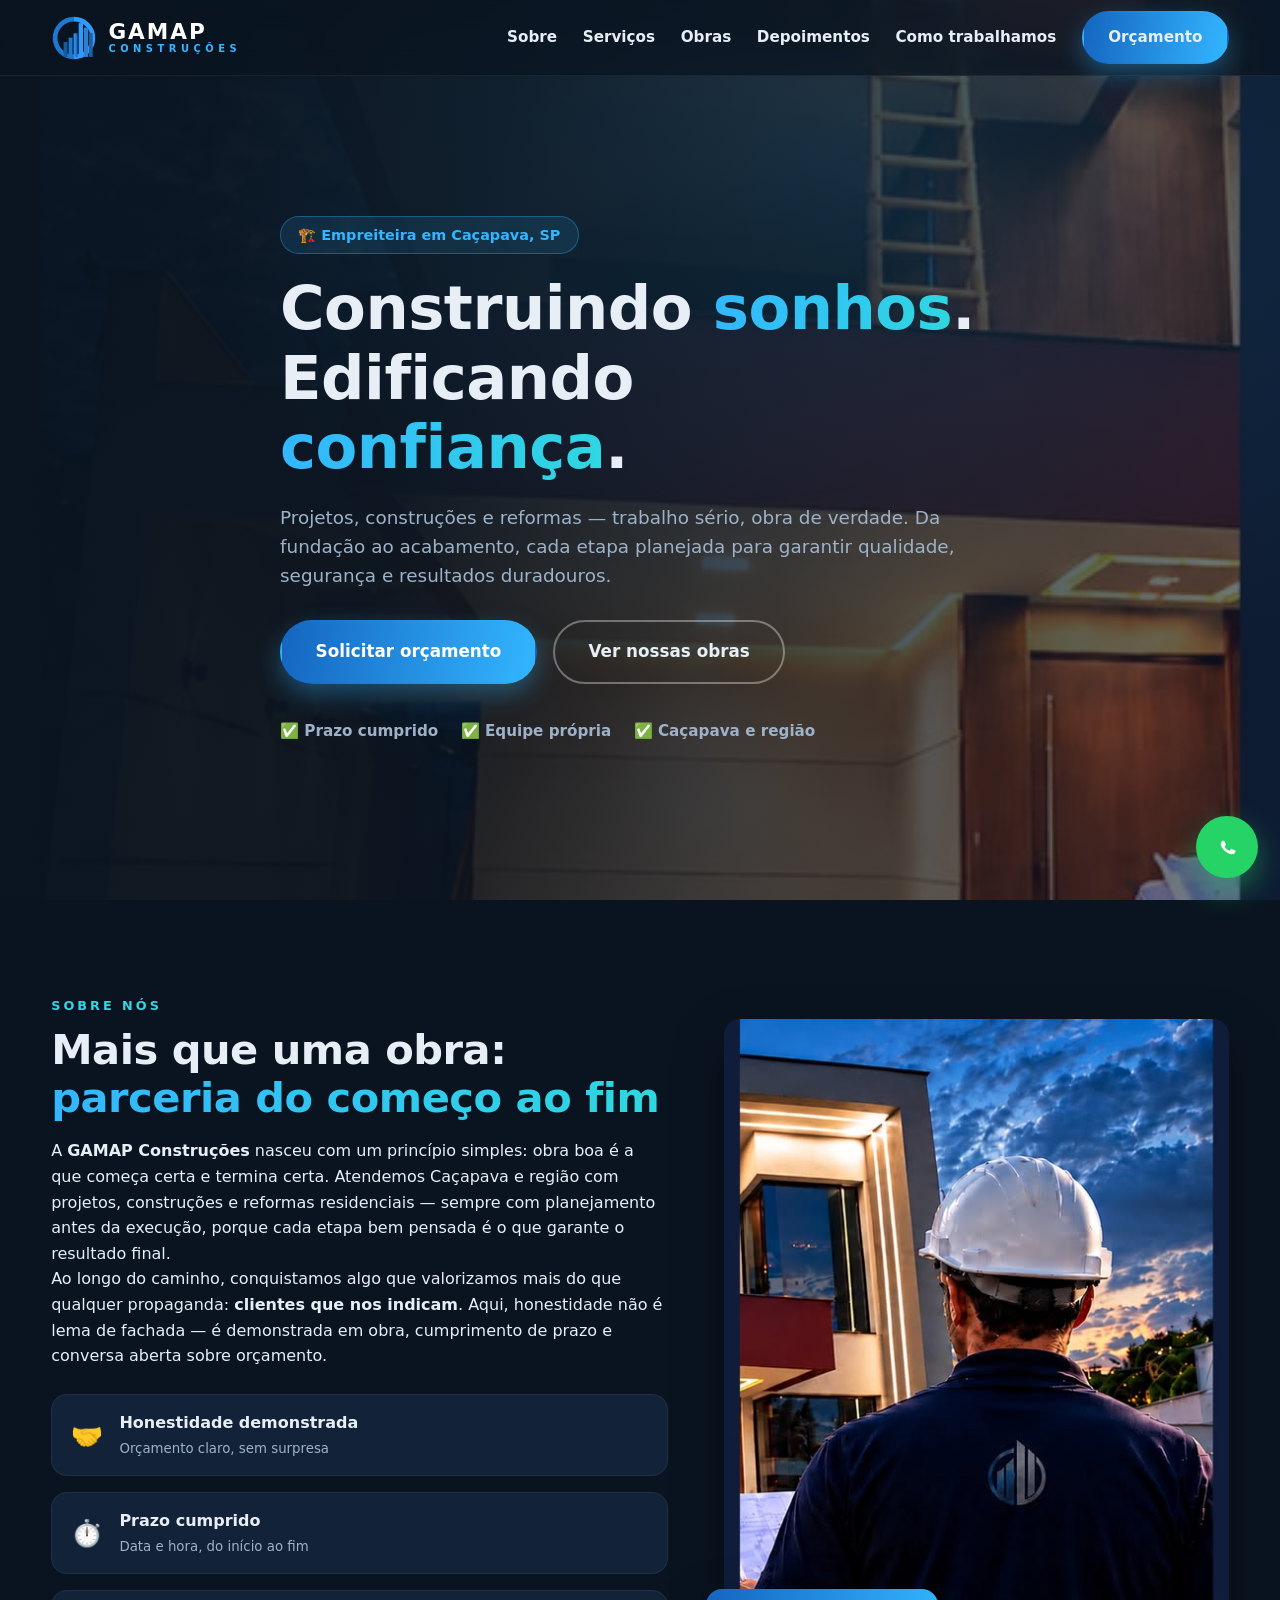
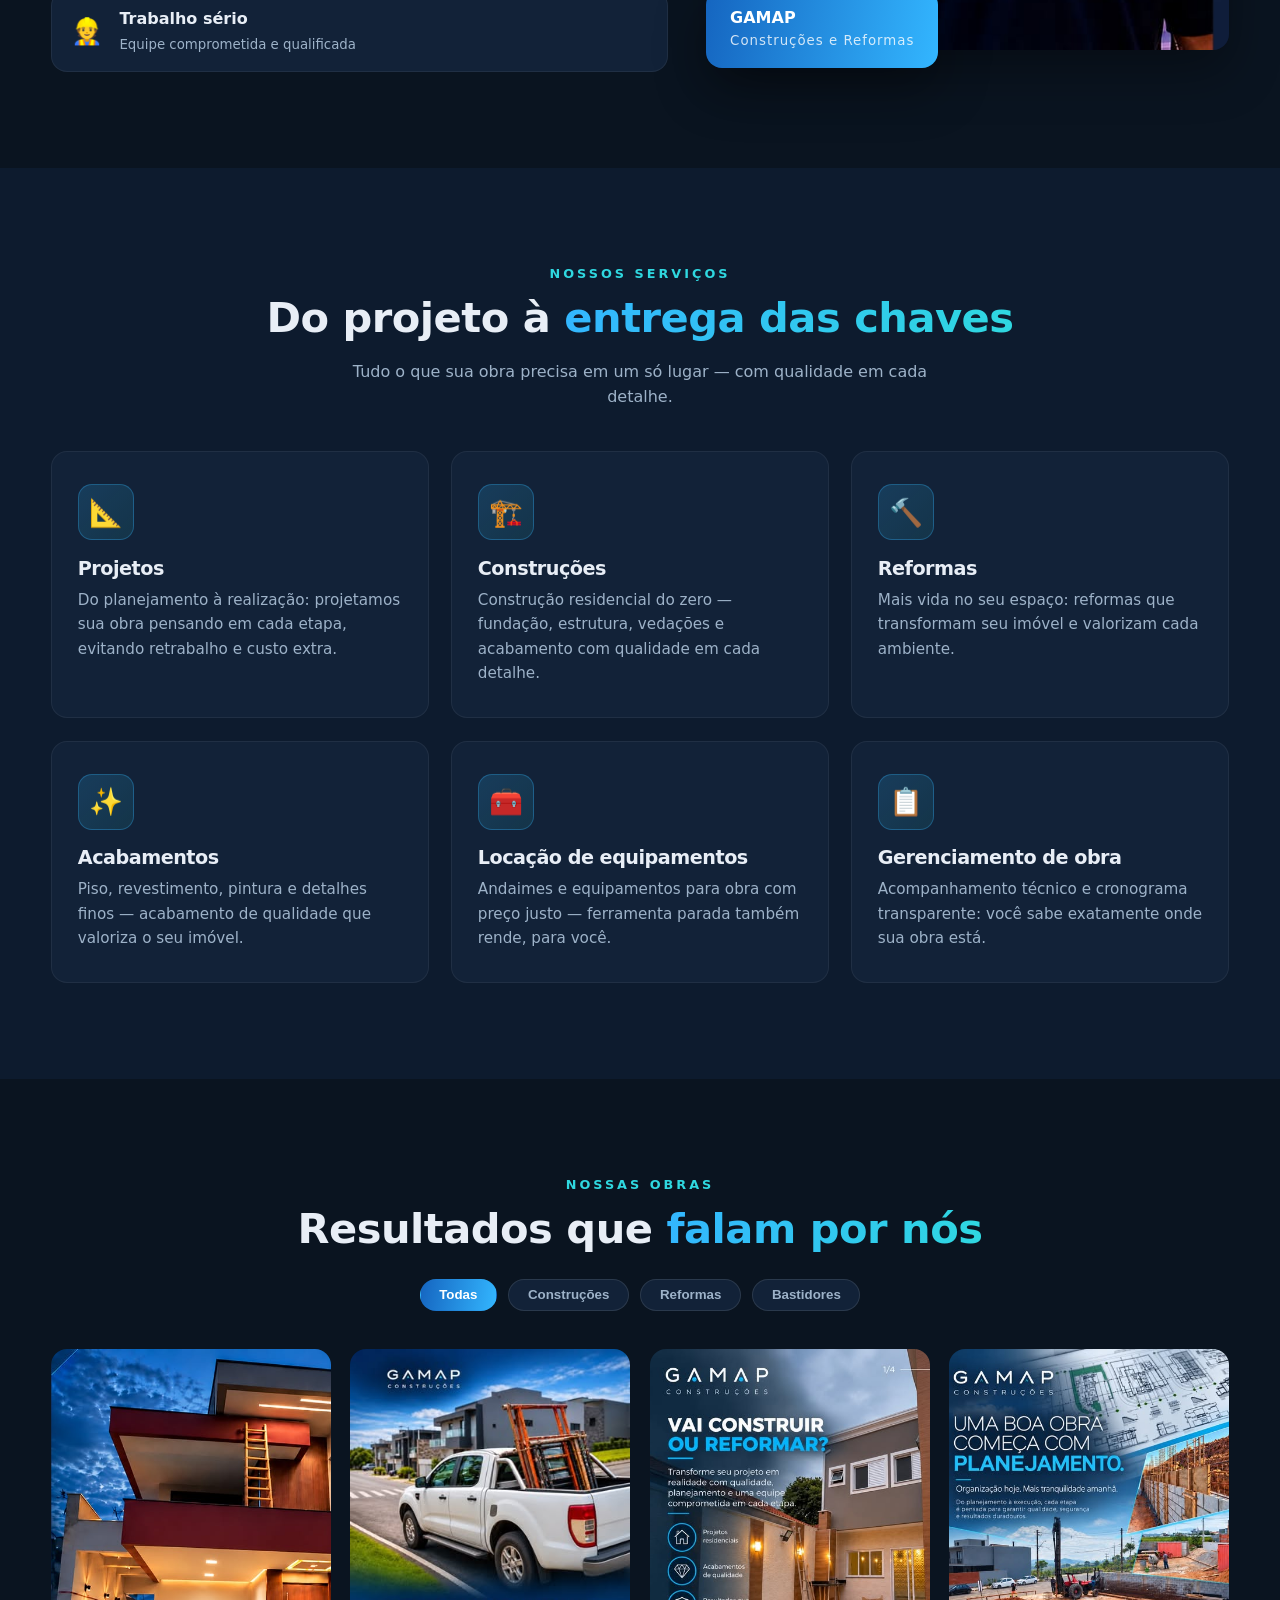
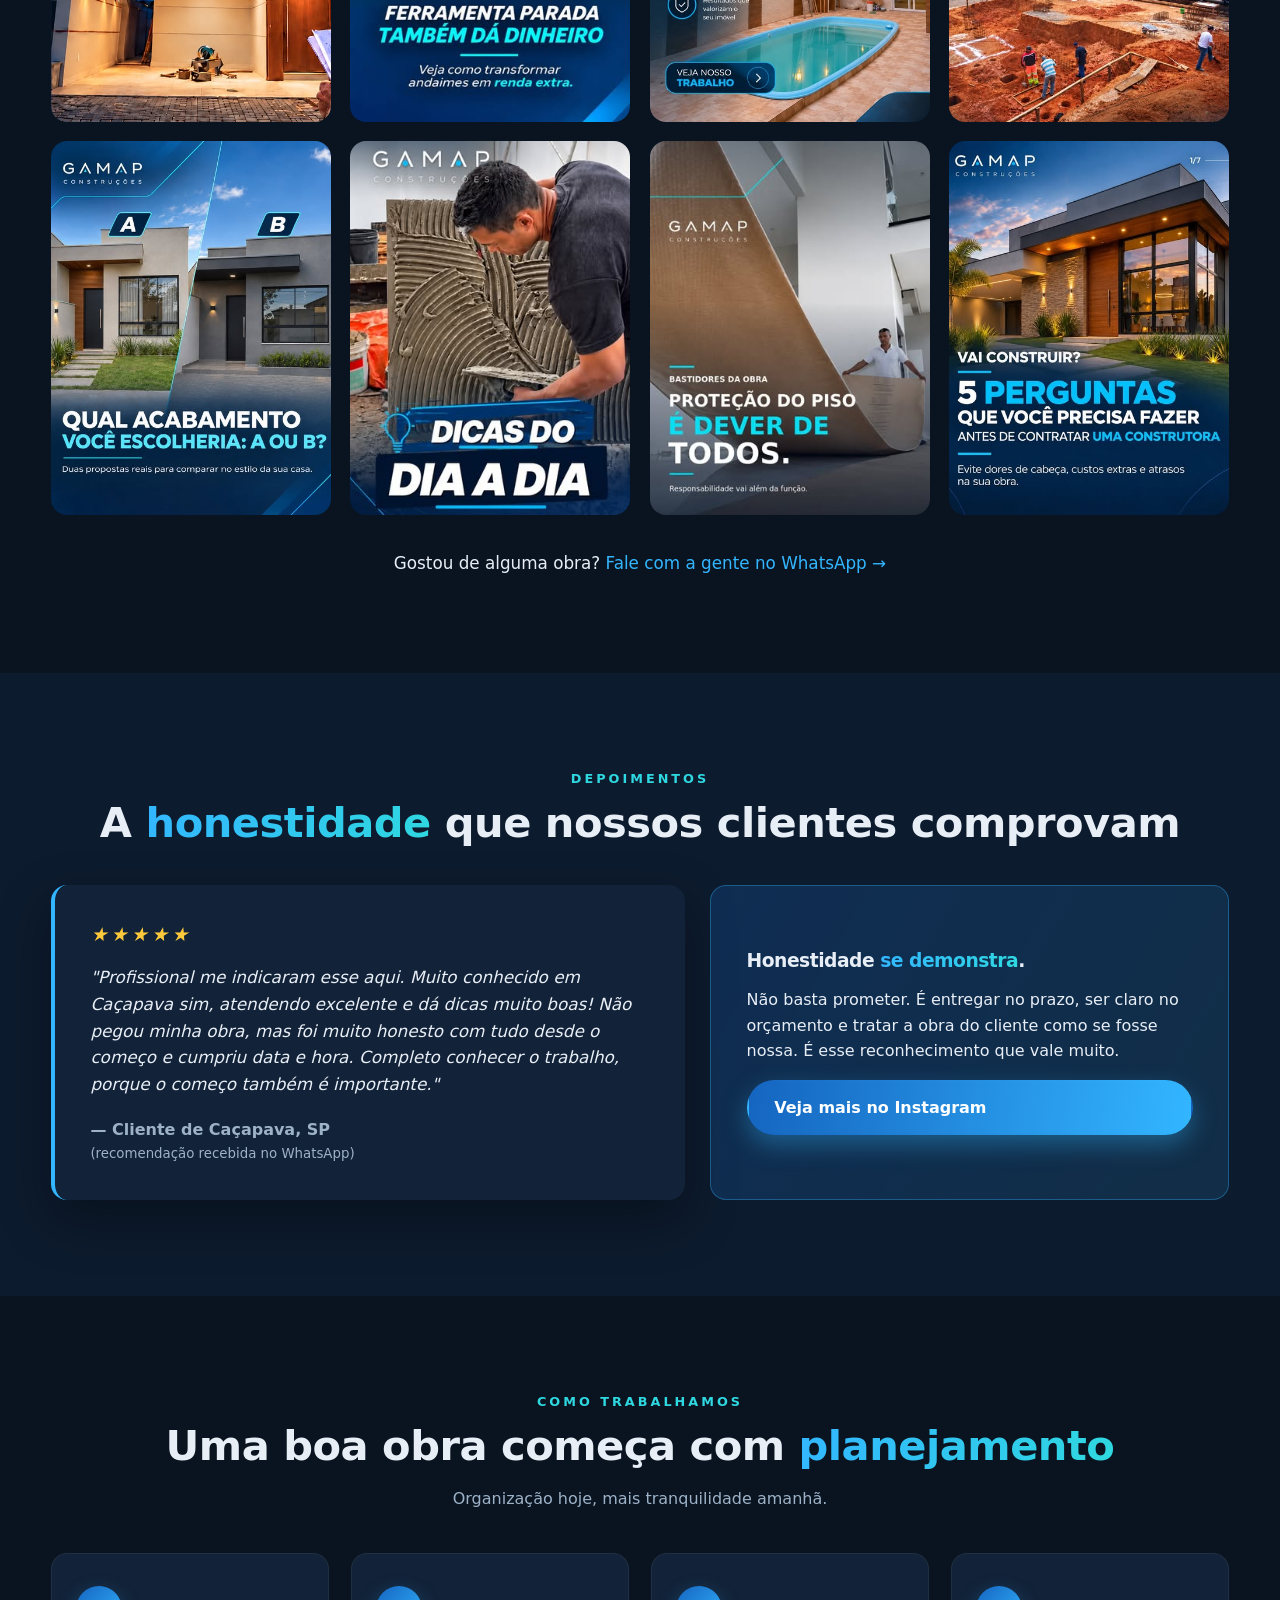
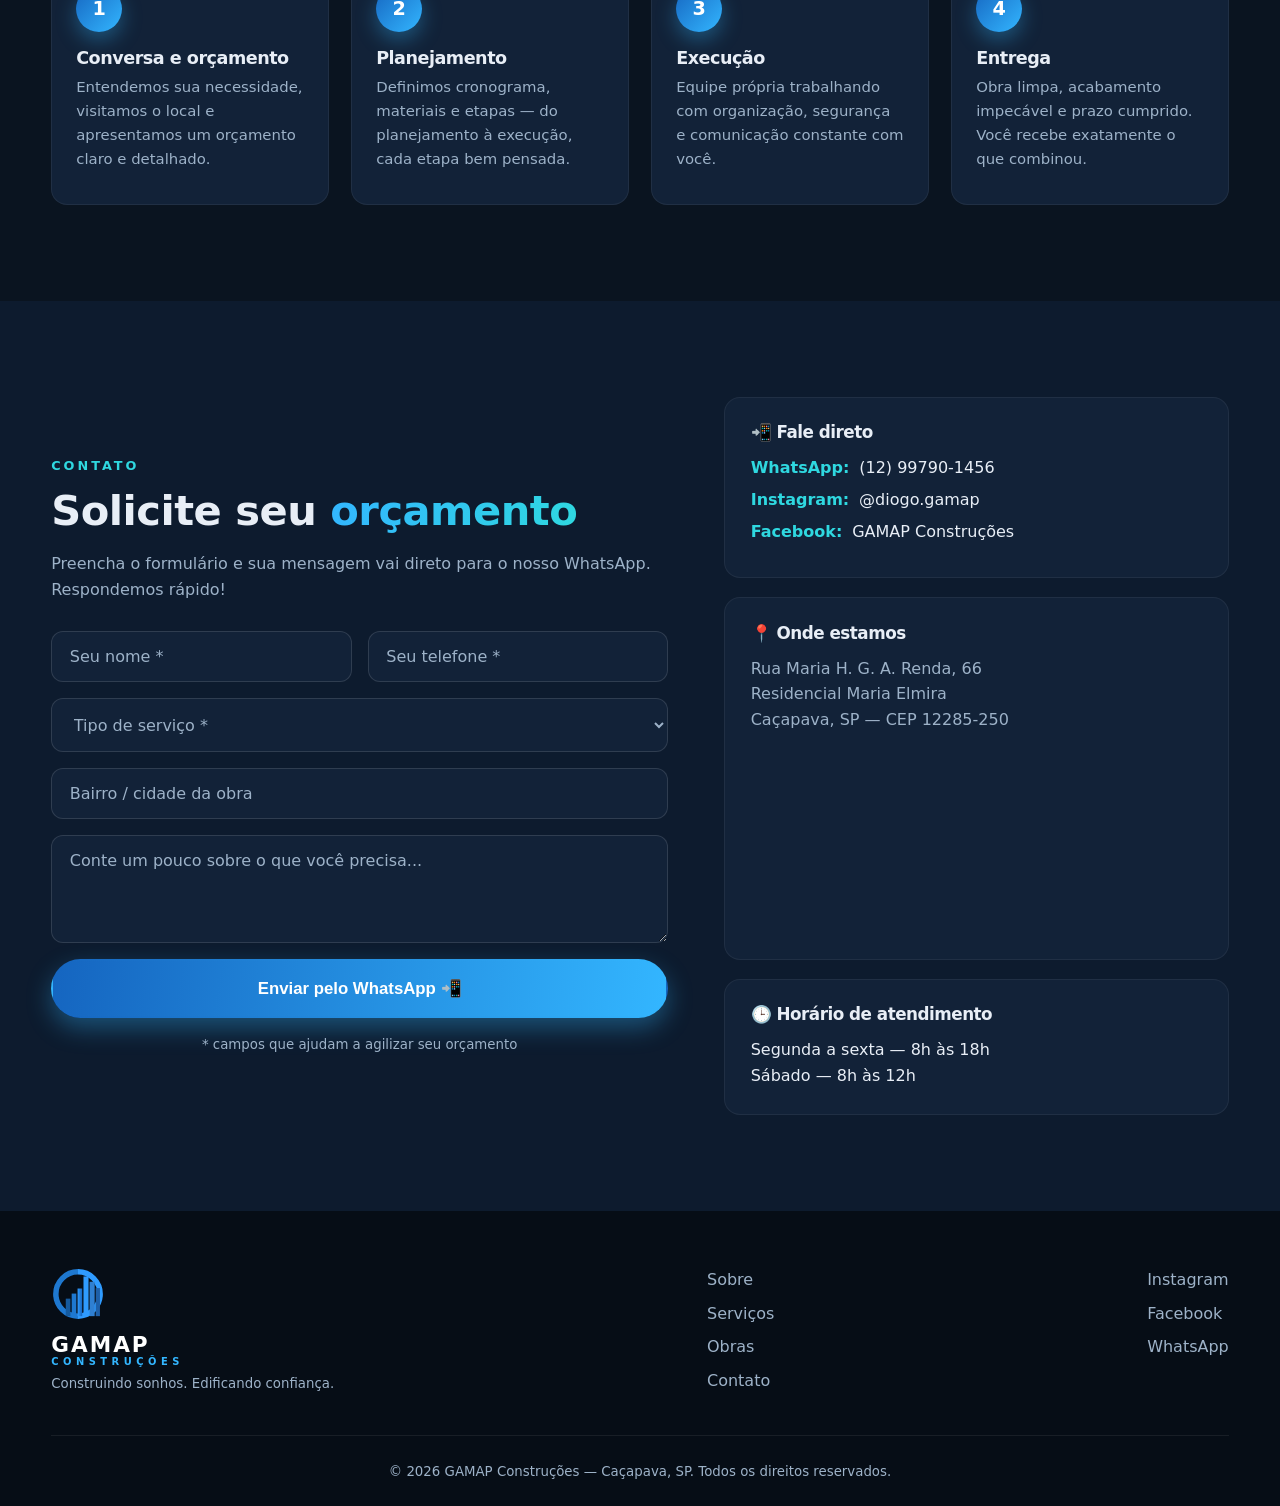
==== commit cbb428cb: "Logo flat (sem metalizado)" ====
--- a/index.html
+++ b/index.html
@@ -7,23 +7,23 @@
   <meta name="description" content="GAMAP Construções: empreiteira em Caçapava, SP. Projetos, construções e reformas residenciais com qualidade, honestidade e prazo cumprido. Solicite seu orçamento pelo WhatsApp (12) 99790-1456.">
   <meta name="keywords" content="empreiteira Caçapava, construção Caçapava SP, reforma residencial Caçapava, GAMAP Construções, obra Caçapava">
   <meta name="robots" content="index, follow">
-  <link rel="canonical" href="https://www.gamapconstrucoes.com.br/">
+  <link rel="canonical" href="https://gamap-construcoes.vercel.app/">
 
   <!-- Open Graph -->
   <meta property="og:type" content="website">
   <meta property="og:title" content="GAMAP Construções | Construindo sonhos. Edificando confiança.">
   <meta property="og:description" content="Empreiteira em Caçapava, SP. Projetos, construções e reformas com trabalho sério e obra de verdade.">
   <meta property="og:locale" content="pt_BR">
-  <meta property="og:url" content="https://www.gamapconstrucoes.com.br/">
-
-  <link rel="icon" type="image/jpeg" href="assets/obras/logo.jpg">
+  <meta property="og:url" content="https://gamap-construcoes.vercel.app/">
+
+  <link rel="icon" type="image/svg+xml" href="assets/logo-flat.svg">
   <link rel="stylesheet" href="css/style.css">
   <script type="application/ld+json">
   {
     "@context": "https://schema.org",
     "@type": "GeneralContractor",
     "name": "GAMAP Construções",
-    "image": "assets/obras/logo.jpg",
+    "image": "assets/logo-flat.svg",
     "telephone": "+5512997901456",
     "address": {
       "@type": "PostalAddress",
@@ -57,7 +57,7 @@
   <header class="nav" id="topo">
     <div class="container nav-inner">
       <a href="#topo" class="brand">
-        <img src="assets/obras/logo.jpg" alt="Logo GAMAP Construções" class="brand-logo">
+        <img src="assets/logo-flat.svg" alt="Logo GAMAP Construções" class="brand-logo">
         <span class="wordmark">GAMAP<em>CONSTRUÇÕES</em></span>
       </a>
       <nav class="menu" id="menu">
@@ -298,7 +298,7 @@
   <footer class="footer">
     <div class="container footer-inner">
       <div class="footer-brand">
-        <img src="assets/obras/logo.jpg" alt="Logo GAMAP" class="footer-logo">
+        <img src="assets/logo-flat.svg" alt="Logo GAMAP" class="footer-logo">
         <span class="wordmark wordmark-footer">GAMAP<em>CONSTRUÇÕES</em></span>
         <small>Construindo sonhos. Edificando confiança.</small>
       </div>
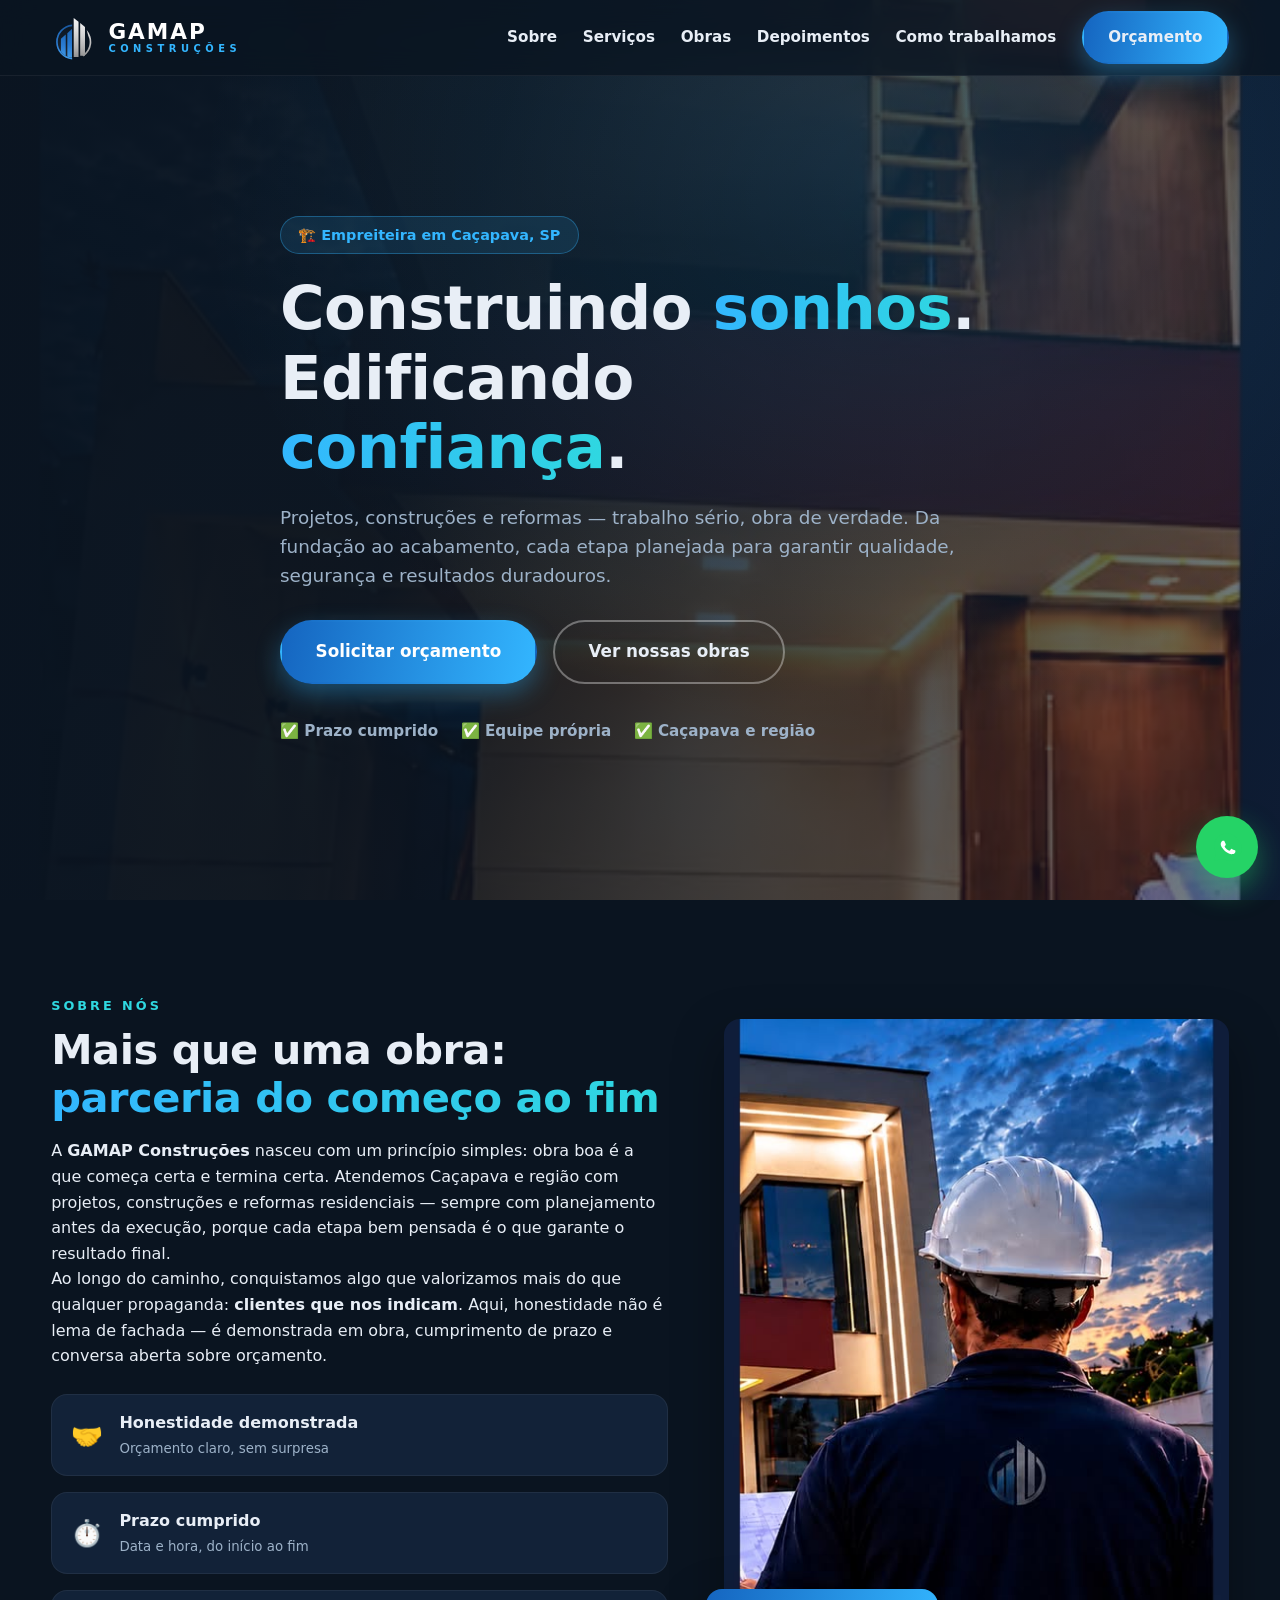
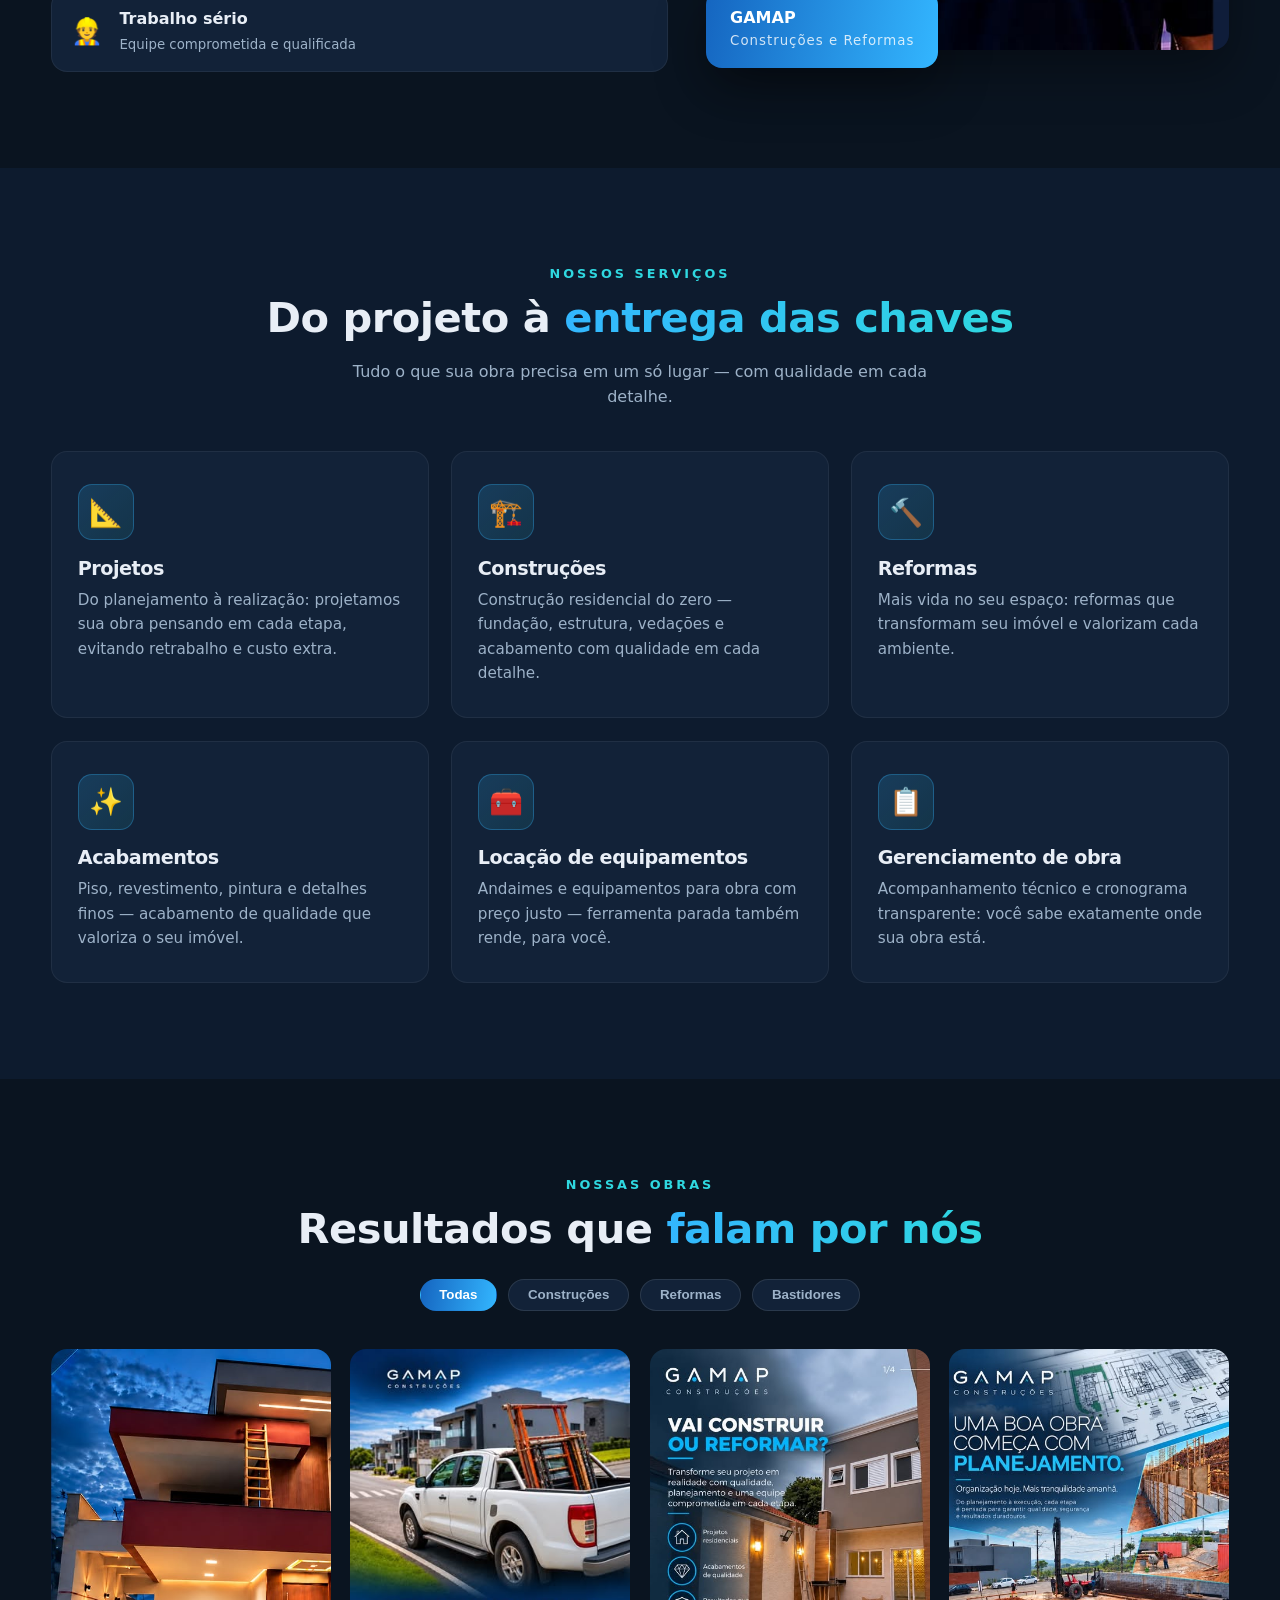
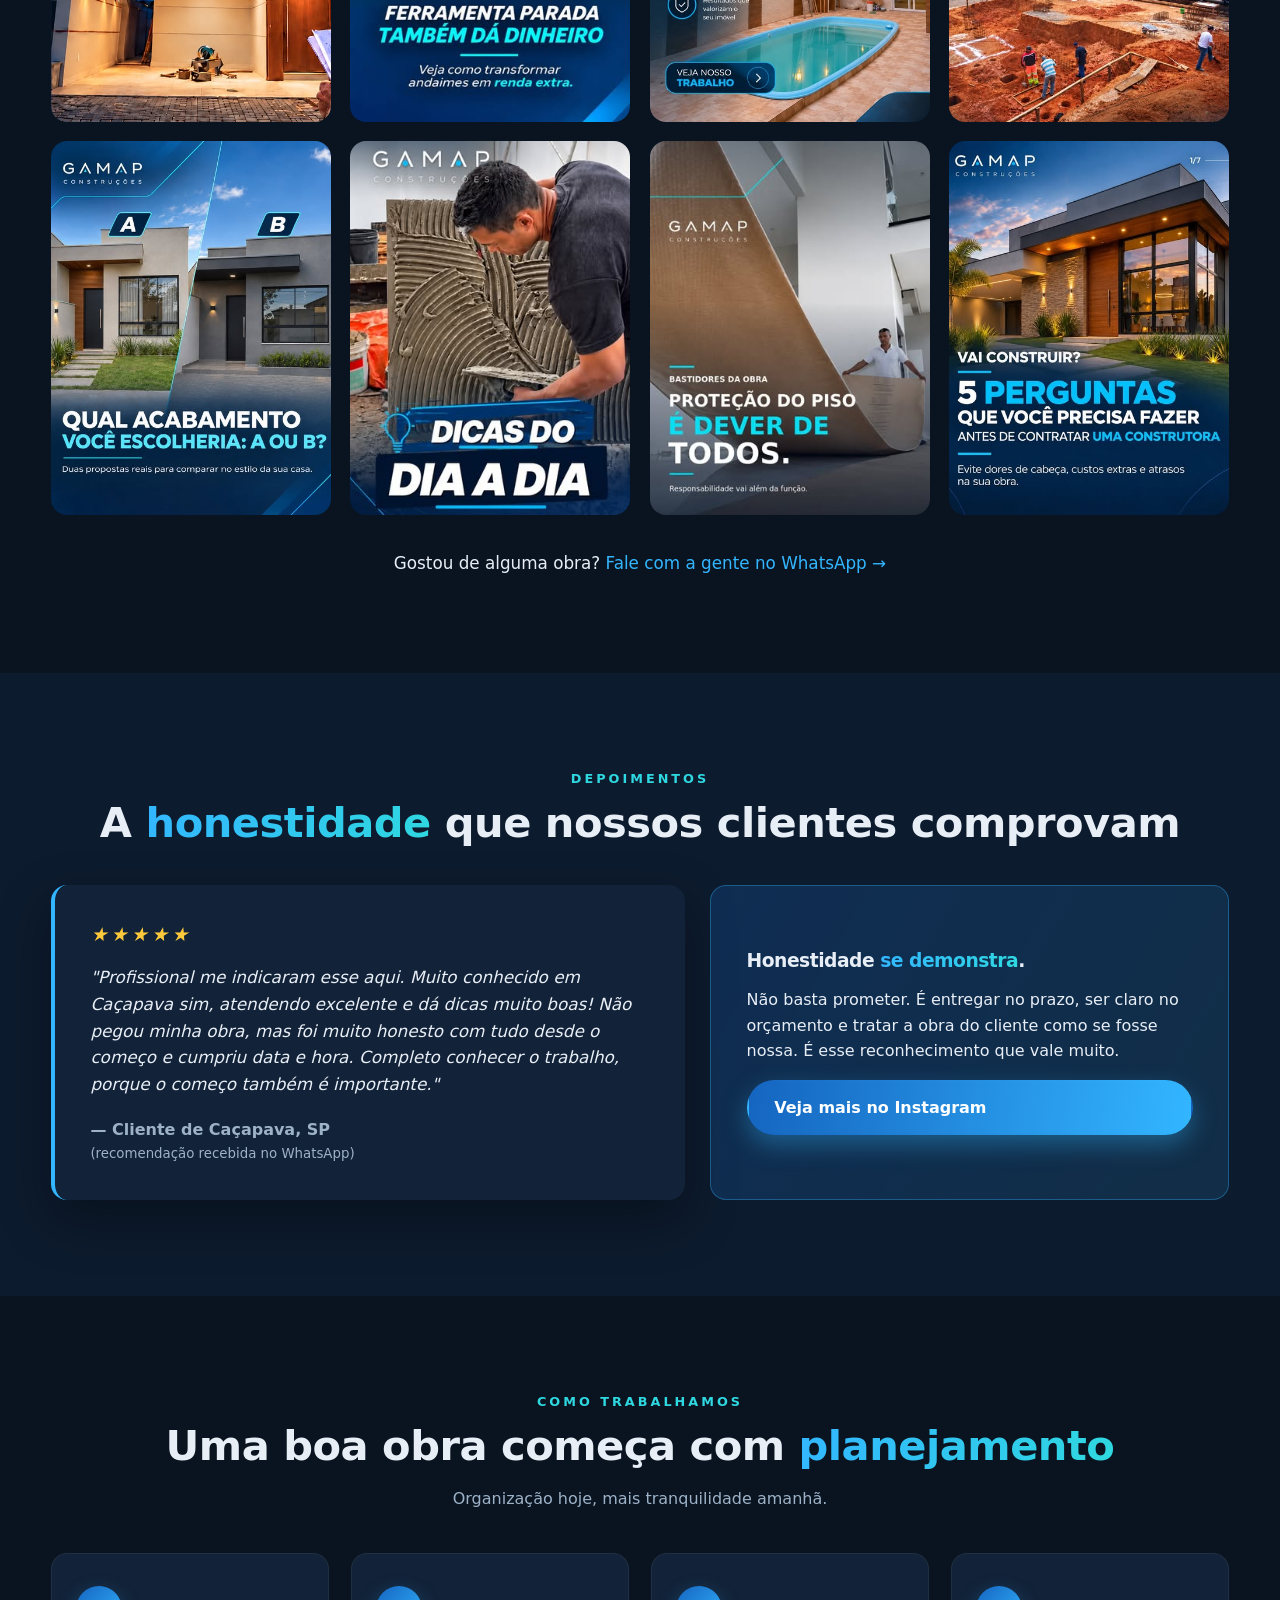
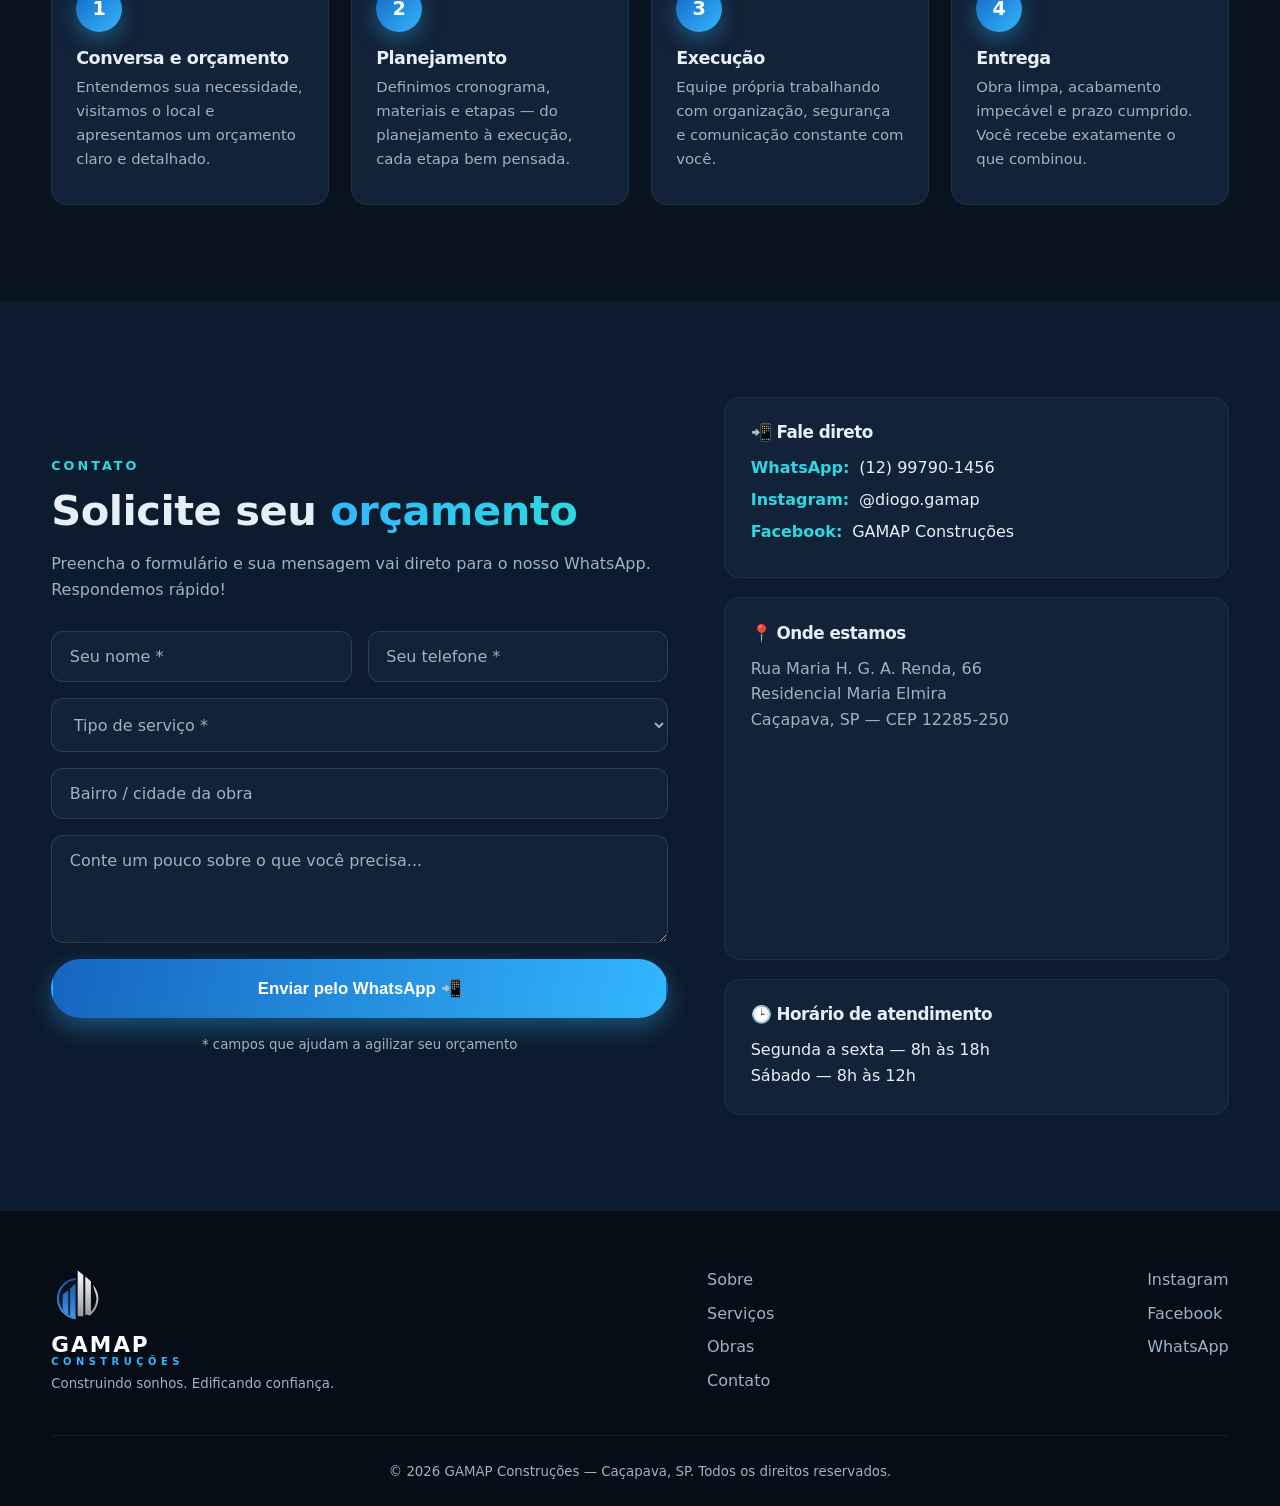
==== commit c316b1ea: "Logo metalizado fosco: vetor com cortes identicos ao original; aplicado no site e cartao" ====
--- a/index.html
+++ b/index.html
@@ -16,14 +16,14 @@
   <meta property="og:locale" content="pt_BR">
   <meta property="og:url" content="https://gamap-construcoes.vercel.app/">
 
-  <link rel="icon" type="image/svg+xml" href="assets/logo-flat.svg">
+  <link rel="icon" type="image/svg+xml" href="assets/logo-metalico.svg">
   <link rel="stylesheet" href="css/style.css">
   <script type="application/ld+json">
   {
     "@context": "https://schema.org",
     "@type": "GeneralContractor",
     "name": "GAMAP Construções",
-    "image": "assets/logo-flat.svg",
+    "image": "assets/logo-metalico.svg",
     "telephone": "+5512997901456",
     "address": {
       "@type": "PostalAddress",
@@ -57,7 +57,7 @@
   <header class="nav" id="topo">
     <div class="container nav-inner">
       <a href="#topo" class="brand">
-        <img src="assets/logo-flat.svg" alt="Logo GAMAP Construções" class="brand-logo">
+        <img src="assets/logo-metalico.svg" alt="Logo GAMAP Construções" class="brand-logo">
         <span class="wordmark">GAMAP<em>CONSTRUÇÕES</em></span>
       </a>
       <nav class="menu" id="menu">
@@ -298,7 +298,7 @@
   <footer class="footer">
     <div class="container footer-inner">
       <div class="footer-brand">
-        <img src="assets/logo-flat.svg" alt="Logo GAMAP" class="footer-logo">
+        <img src="assets/logo-metalico.svg" alt="Logo GAMAP" class="footer-logo">
         <span class="wordmark wordmark-footer">GAMAP<em>CONSTRUÇÕES</em></span>
         <small>Construindo sonhos. Edificando confiança.</small>
       </div>
